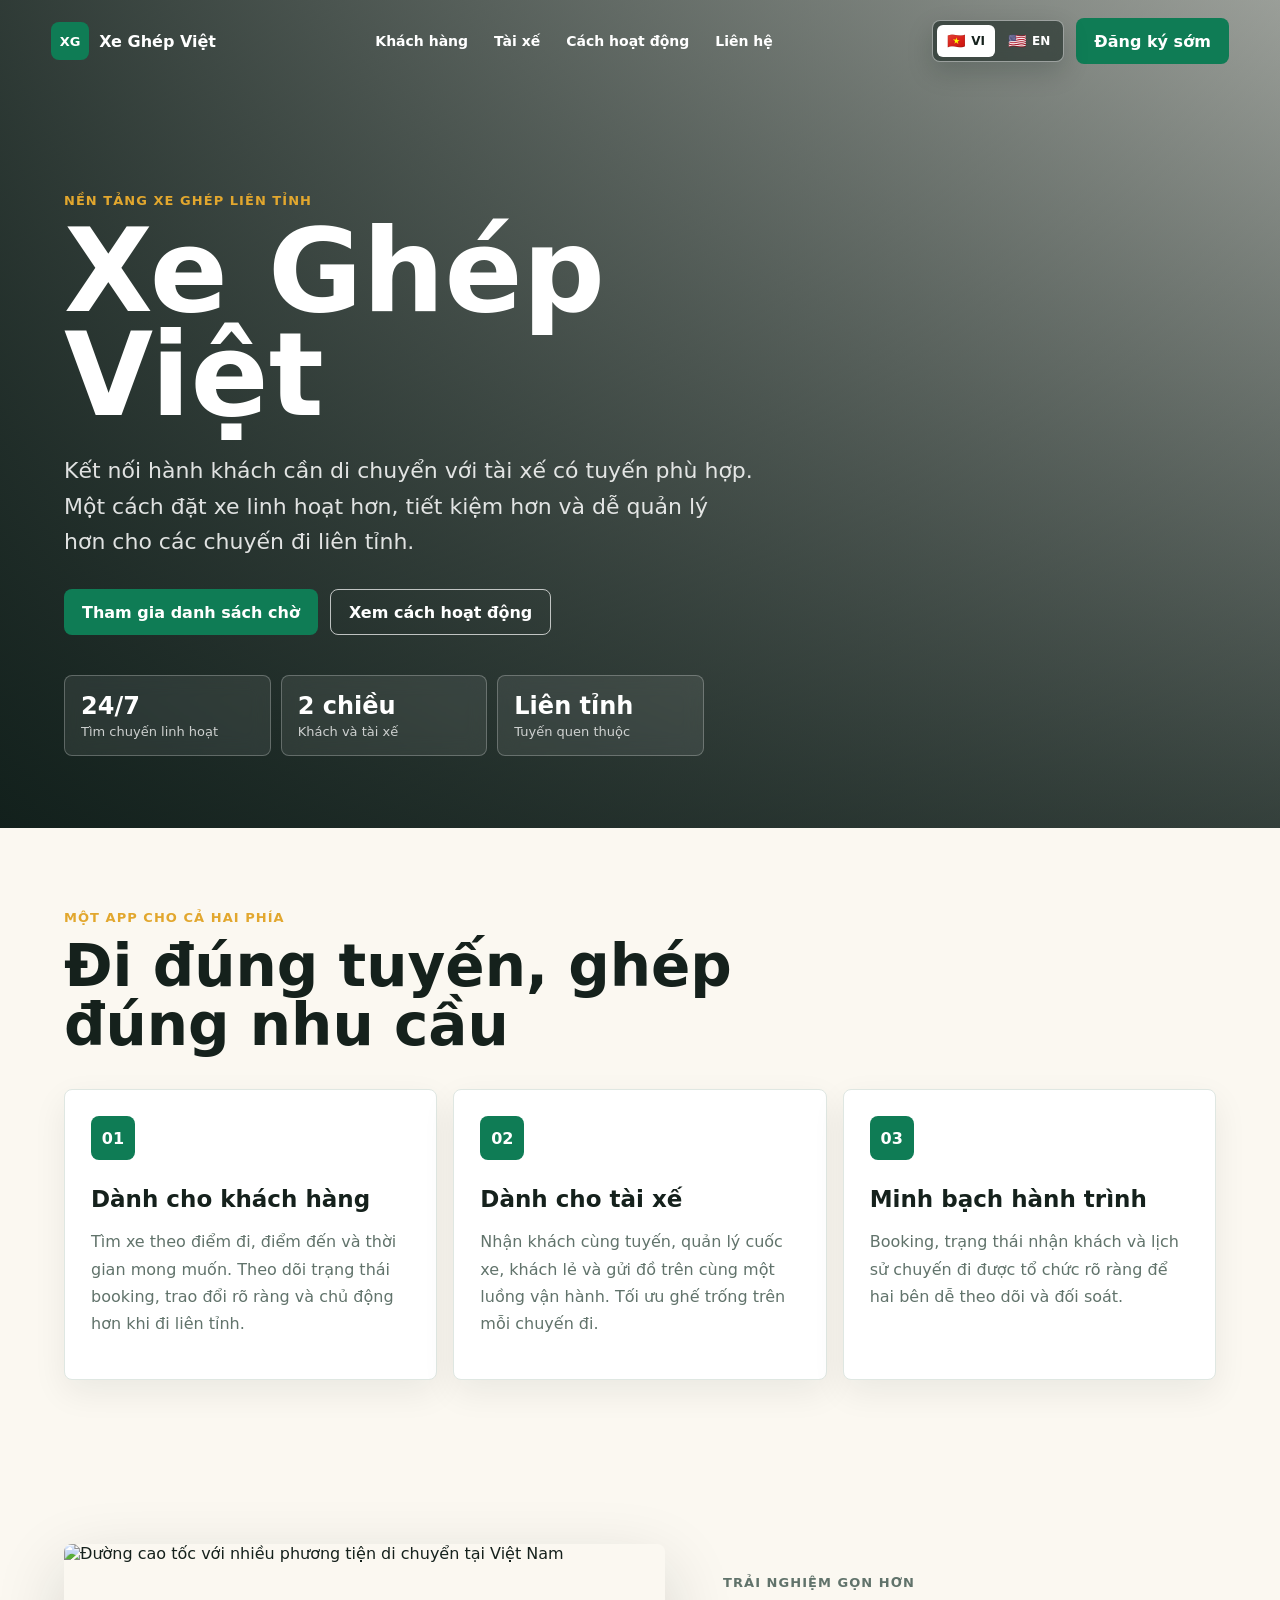
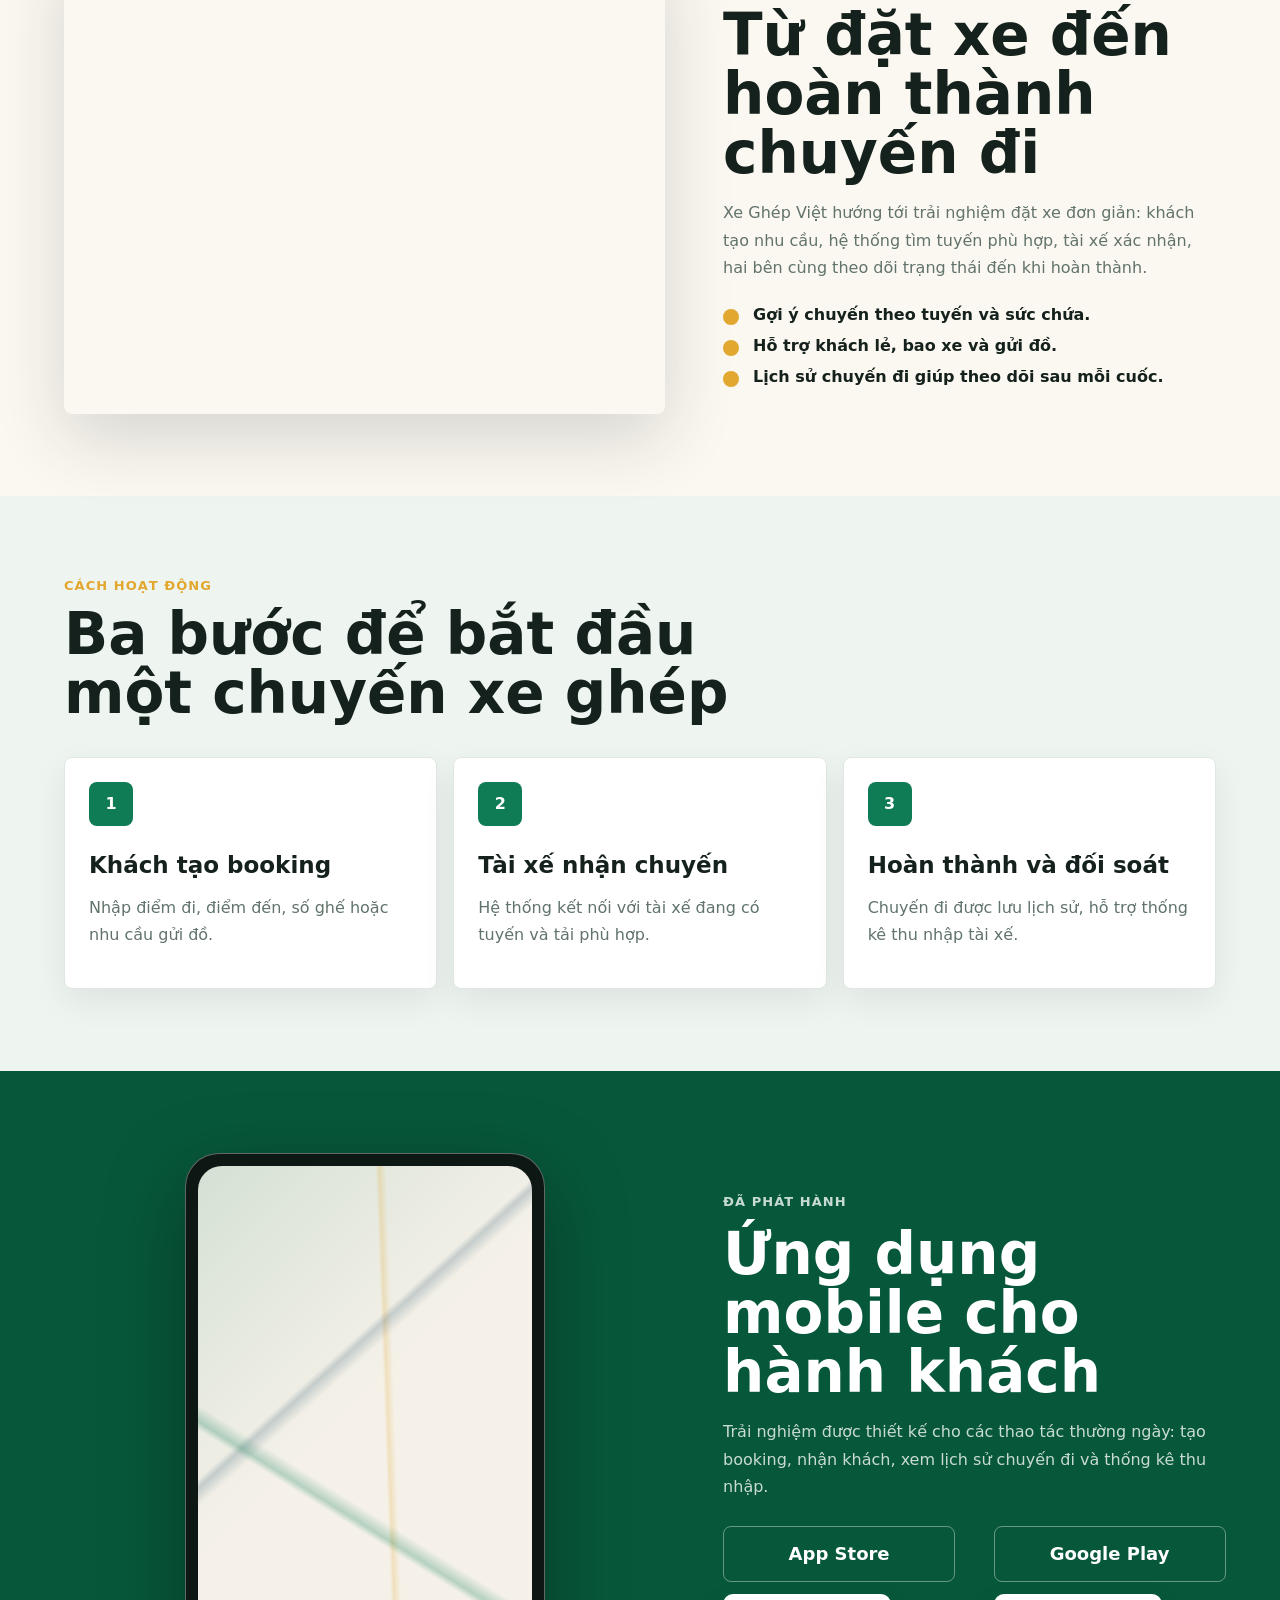
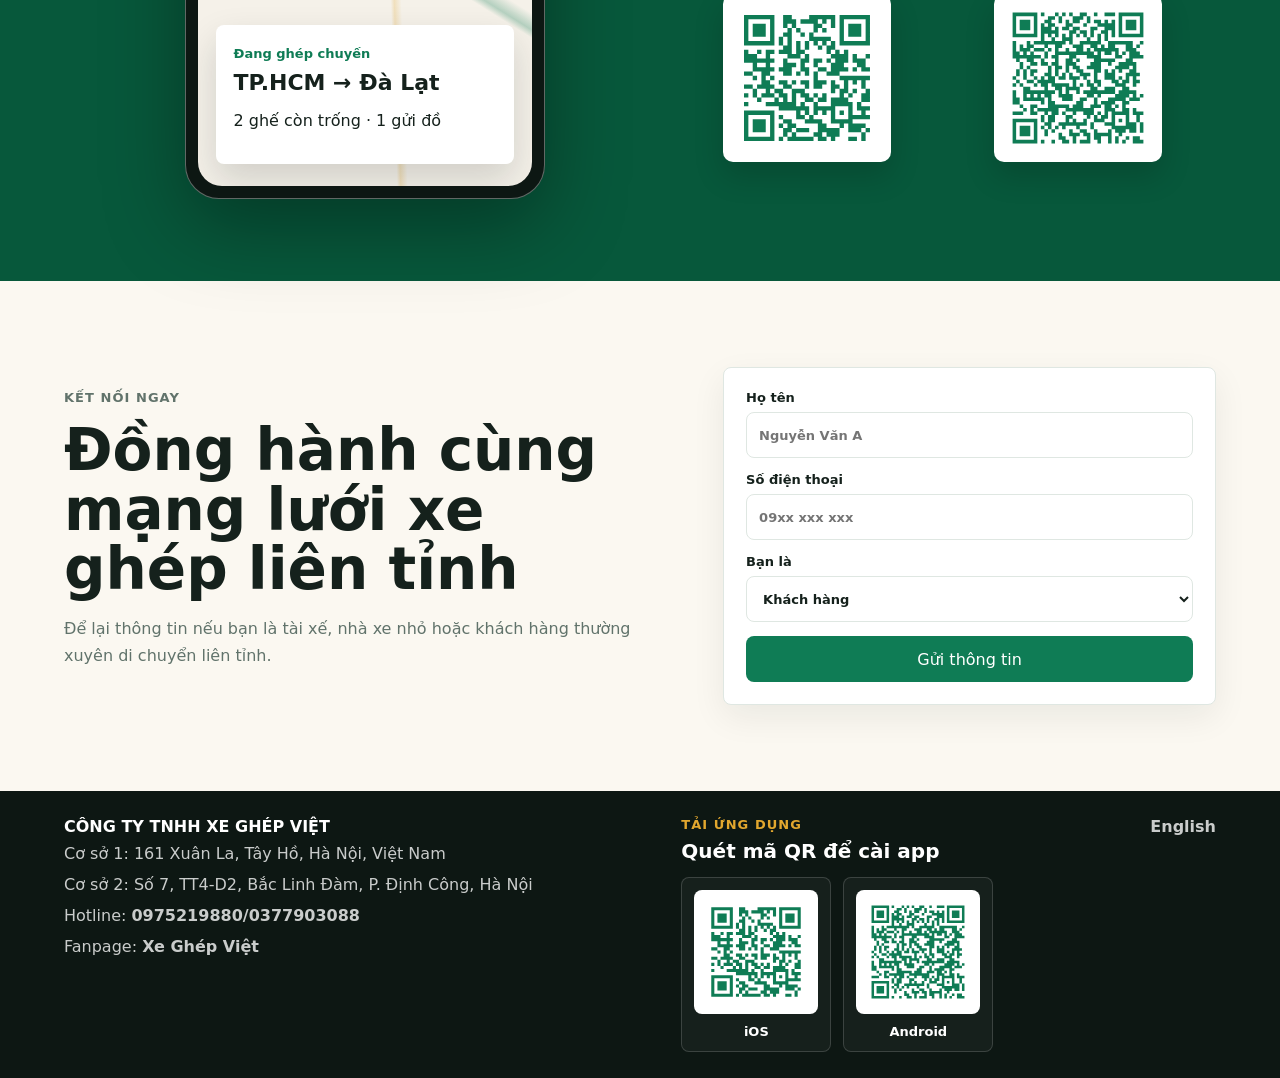
==== index.html @ 99fa4d13 "Update" ====
<!doctype html>
<html lang="vi">

<head>
  <meta charset="utf-8" />
  <meta name="viewport" content="width=device-width, initial-scale=1" />
  <meta name="description"
    content="Xe Ghép Việt kết nối hành khách và tài xế liên tỉnh nhanh chóng, minh bạch và tiện lợi." />
  <meta name="theme-color" content="#0f7c55" />
  <title>Xe Ghép Việt - Kết nối chuyến đi liên tỉnh</title>
  <link rel="canonical" href="https://xeghepviet.com/" />
  <link rel="alternate" hreflang="vi" href="https://xeghepviet.com/" />
  <link rel="alternate" hreflang="en" href="https://xeghepviet.com/en.html" />
  <link rel="alternate" hreflang="x-default" href="https://xeghepviet.com/" />
  <meta property="og:site_name" content="Xe Ghép Việt" />
  <meta property="og:type" content="website" />
  <meta property="og:locale" content="vi_VN" />
  <meta property="og:locale:alternate" content="en_US" />
  <meta property="og:title" content="Xe Ghép Việt - Kết nối chuyến đi liên tỉnh" />
  <meta property="og:description"
    content="Nền tảng xe ghép liên tỉnh kết nối hành khách, tài xế và nhu cầu gửi đồ trên cùng một trải nghiệm minh bạch." />
  <meta property="og:url" content="https://xeghepviet.com/" />
  <meta property="og:image"
    content="https://images.pexels.com/photos/25485247/pexels-photo-25485247.jpeg?auto=compress&cs=tinysrgb&w=1200" />
  <meta name="twitter:card" content="summary_large_image" />
  <meta name="twitter:title" content="Xe Ghép Việt - Kết nối chuyến đi liên tỉnh" />
  <meta name="twitter:description"
    content="Kết nối hành khách và tài xế liên tỉnh nhanh chóng, minh bạch và tiện lợi." />
  <meta name="twitter:image"
    content="https://images.pexels.com/photos/25485247/pexels-photo-25485247.jpeg?auto=compress&cs=tinysrgb&w=1200" />
  <link rel="icon" type="image/svg+xml" href="favicon.svg" />
  <link rel="shortcut icon" href="favicon.svg" />
  <link rel="preconnect" href="https://images.unsplash.com" />
  <link rel="preconnect" href="https://images.pexels.com" />
  <link rel="stylesheet" href="styles.css" />
</head>

<body>
  <header class="site-header" data-header>
    <a class="brand" href="#top" aria-label="Xe Ghép Việt">
      <span class="brand-mark">XG</span>
      <span>Xe Ghép Việt</span>
    </a>
    <nav class="nav-links" aria-label="Điều hướng chính">
      <a href="#passenger">Khách hàng</a>
      <a href="#driver">Tài xế</a>
      <a href="#how-it-works">Cách hoạt động</a>
      <a href="#contact">Liên hệ</a>
    </nav>
    <div class="header-actions">
      <div class="language-switch" aria-label="Chọn ngôn ngữ">
        <a class="active" href="/" lang="vi" aria-current="page">
          <span class="flag" aria-hidden="true">🇻🇳</span>
          <span>VI</span>
        </a>
        <a href="en.html" lang="en">
          <span class="flag" aria-hidden="true">🇺🇸</span>
          <span>EN</span>
        </a>
      </div>
      <a class="header-cta" href="#contact">Đăng ký sớm</a>
    </div>
  </header>

  <main id="top">
    <section class="hero" aria-label="Xe Ghép Việt">
      <div class="hero-slider" aria-hidden="true">
        <div class="hero-slide active"
          style="--bg: url('https://images.pexels.com/photos/25485247/pexels-photo-25485247.jpeg?auto=compress&cs=tinysrgb&w=1800')">
        </div>
        <div class="hero-slide"
          style="--bg: url('https://images.pexels.com/photos/23230602/pexels-photo-23230602.jpeg?auto=compress&cs=tinysrgb&w=1800')">
        </div>
        <div class="hero-slide"
          style="--bg: url('https://images.pexels.com/photos/11569799/pexels-photo-11569799.jpeg?auto=compress&cs=tinysrgb&w=1800')">
        </div>
      </div>
      <div class="hero-overlay"></div>
      <div class="hero-content">
        <p class="eyebrow">Nền tảng xe ghép liên tỉnh</p>
        <h1>Xe Ghép Việt</h1>
        <p class="hero-copy">
          Kết nối hành khách cần di chuyển với tài xế có tuyến phù hợp. Một
          cách đặt xe linh hoạt hơn, tiết kiệm hơn và dễ quản lý hơn cho các
          chuyến đi liên tỉnh.
        </p>
        <div class="hero-actions">
          <a class="primary-button" href="#contact">Tham gia danh sách chờ</a>
          <a class="secondary-button" href="#how-it-works">Xem cách hoạt động</a>
        </div>
        <div class="hero-stats" aria-label="Lợi ích chính">
          <div>
            <strong>24/7</strong>
            <span>Tìm chuyến linh hoạt</span>
          </div>
          <div>
            <strong>2 chiều</strong>
            <span>Khách và tài xế</span>
          </div>
          <div>
            <strong>Liên tỉnh</strong>
            <span>Tuyến quen thuộc</span>
          </div>
        </div>
      </div>
    </section>

    <section class="section intro-section">
      <div class="section-heading">
        <p class="eyebrow">Một app cho cả hai phía</p>
        <h2>Đi đúng tuyến, ghép đúng nhu cầu</h2>
      </div>
      <div class="feature-grid">
        <article class="feature-card" id="passenger">
          <span class="feature-icon">01</span>
          <h3>Dành cho khách hàng</h3>
          <p>
            Tìm xe theo điểm đi, điểm đến và thời gian mong muốn. Theo dõi
            trạng thái booking, trao đổi rõ ràng và chủ động hơn khi đi liên
            tỉnh.
          </p>
        </article>
        <article class="feature-card" id="driver">
          <span class="feature-icon">02</span>
          <h3>Dành cho tài xế</h3>
          <p>
            Nhận khách cùng tuyến, quản lý cuốc xe, khách lẻ và gửi đồ trên
            cùng một luồng vận hành. Tối ưu ghế trống trên mỗi chuyến đi.
          </p>
        </article>
        <article class="feature-card">
          <span class="feature-icon">03</span>
          <h3>Minh bạch hành trình</h3>
          <p>
            Booking, trạng thái nhận khách và lịch sử chuyến đi được tổ chức
            rõ ràng để hai bên dễ theo dõi và đối soát.
          </p>
        </article>
      </div>
    </section>

    <section class="section split-section">
      <div class="visual-panel">
        <img src="https://images.pexels.com/photos/23230602/pexels-photo-23230602.jpeg?auto=compress&cs=tinysrgb&w=1200"
          alt="Đường cao tốc với nhiều phương tiện di chuyển tại Việt Nam" />
      </div>
      <div class="copy-panel">
        <p class="eyebrow">Trải nghiệm gọn hơn</p>
        <h2>Từ đặt xe đến hoàn thành chuyến đi</h2>
        <p>
          Xe Ghép Việt hướng tới trải nghiệm đặt xe đơn giản: khách tạo nhu
          cầu, hệ thống tìm tuyến phù hợp, tài xế xác nhận, hai bên cùng theo
          dõi trạng thái đến khi hoàn thành.
        </p>
        <ul class="check-list">
          <li>Gợi ý chuyến theo tuyến và sức chứa.</li>
          <li>Hỗ trợ khách lẻ, bao xe và gửi đồ.</li>
          <li>Lịch sử chuyến đi giúp theo dõi sau mỗi cuốc.</li>
        </ul>
      </div>
    </section>

    <section class="section process-section" id="how-it-works">
      <div class="section-heading">
        <p class="eyebrow">Cách hoạt động</p>
        <h2>Ba bước để bắt đầu một chuyến xe ghép</h2>
      </div>
      <div class="process-grid">
        <article>
          <span>1</span>
          <h3>Khách tạo booking</h3>
          <p>Nhập điểm đi, điểm đến, số ghế hoặc nhu cầu gửi đồ.</p>
        </article>
        <article>
          <span>2</span>
          <h3>Tài xế nhận chuyến</h3>
          <p>Hệ thống kết nối với tài xế đang có tuyến và tải phù hợp.</p>
        </article>
        <article>
          <span>3</span>
          <h3>Hoàn thành và đối soát</h3>
          <p>Chuyến đi được lưu lịch sử, hỗ trợ thống kê thu nhập tài xế.</p>
        </article>
      </div>
    </section>

    <section class="section app-section">
      <div class="phone-frame" aria-hidden="true">
        <div class="phone-screen">
          <div class="map-lines"></div>
          <div class="ride-card">
            <span>Đang ghép chuyến</span>
            <strong>TP.HCM → Đà Lạt</strong>
            <p>2 ghế còn trống · 1 gửi đồ</p>
          </div>
        </div>
      </div>
      <div class="copy-panel">
        <p class="eyebrow">Đã phát hành</p>
        <h2>Ứng dụng mobile cho hành khách</h2>
        <p>
          Trải nghiệm được thiết kế cho các thao tác thường ngày: tạo booking,
          nhận khách, xem lịch sử chuyến đi và thống kê thu nhập.
        </p>
        <div class="store-downloads">
          <div class="store-download-item">
            <a
              class="store-button"
              href="https://apps.apple.com/vn/app/id6778679133"
              target="_blank"
              rel="noopener noreferrer"
              aria-label="Tải Xe Ghép Việt trên App Store"
            >
              App Store
            </a>
            <img
              class="store-qr"
              src="assets/qr/ios-app.svg"
              alt="Mã QR tải ứng dụng Xe Ghép Việt trên iOS"
            />
          </div>
          <div class="store-download-item">
            <a
              class="store-button"
              href="https://play.google.com/store/apps/details?id=com.vn.cartrip.customer"
              target="_blank"
              rel="noopener noreferrer"
              aria-label="Tải Xe Ghép Việt trên Google Play"
            >
              Google Play
            </a>
            <img
              class="store-qr"
              src="assets/qr/android-app.svg"
              alt="Mã QR tải ứng dụng Xe Ghép Việt trên Android"
            />
          </div>
        </div>
      </div>
    </section>

    <section class="cta-section" id="contact">
      <div>
        <p class="eyebrow">Kết nối ngay</p>
        <h2>Đồng hành cùng mạng lưới xe ghép liên tỉnh</h2>
        <p>
          Để lại thông tin nếu bạn là tài xế, nhà xe nhỏ hoặc khách hàng
          thường xuyên di chuyển liên tỉnh.
        </p>
      </div>
      <form class="lead-form">
        <label>
          Họ tên
          <input type="text" name="name" placeholder="Nguyễn Văn A" />
        </label>
        <label>
          Số điện thoại
          <input type="tel" name="phone" placeholder="09xx xxx xxx" />
        </label>
        <label>
          Bạn là
          <select name="role">
            <option>Khách hàng</option>
            <option>Tài xế</option>
            <option>Đối tác tuyến</option>
          </select>
        </label>
        <button type="submit">Gửi thông tin</button>
      </form>
    </section>
  </main>

  <footer class="site-footer">
    <div class="footer-brand">
      <span>CÔNG TY TNHH XE GHÉP VIỆT</span>
      <p>Cơ sở 1: 161 Xuân La, Tây Hồ, Hà Nội, Việt Nam</p>
      <p>Cơ sở 2: Số 7, TT4-D2, Bắc Linh Đàm, P. Định Công, Hà Nội</p>
      <p>Hotline: <a href="tel:0975219880">0975219880/0377903088</a></p>
      <p>Fanpage: <a href="https://www.facebook.com/profile.php?id=61591874402184" target="_blank" rel="noopener">Xe Ghép Việt</a></p>
    </div>
    <div class="footer-qr">
      <div class="footer-qr-heading">
        <p class="eyebrow">Tải ứng dụng</p>
        <h2>Quét mã QR để cài app</h2>
      </div>
      <div class="qr-grid">
        <a class="qr-card" href="https://apps.apple.com/vn/app/id6778679133" target="_blank" rel="noopener noreferrer">
          <img src="assets/qr/ios-app.svg" alt="Mã QR tải ứng dụng Xe Ghép Việt trên iOS" />
          <span>iOS</span>
        </a>
        <a class="qr-card" href="https://play.google.com/store/apps/details?id=com.vn.cartrip.customer" target="_blank" rel="noopener noreferrer">
          <img src="assets/qr/android-app.svg" alt="Mã QR tải ứng dụng Xe Ghép Việt trên Android" />
          <span>Android</span>
        </a>
      </div>
    </div>
    <div class="footer-links">
      <a href="en.html" lang="en">English</a>
    </div>
  </footer>

  <script src="script.js"></script>
</body>

</html>
---- styles.css ----
:root {
  --ink: #15211c;
  --muted: #61736b;
  --line: #dfe7e2;
  --paper: #fbf8f1;
  --surface: #ffffff;
  --green: #0f7c55;
  --green-dark: #07583b;
  --gold: #e2a72e;
  --blue: #28536b;
  --shadow: 0 24px 70px rgba(21, 33, 28, 0.16);
}

* {
  box-sizing: border-box;
}

html {
  scroll-behavior: smooth;
}

body {
  margin: 0;
  color: var(--ink);
  background: var(--paper);
  font-family: Inter, ui-sans-serif, system-ui, -apple-system, BlinkMacSystemFont,
    "Segoe UI", sans-serif;
}

a {
  color: inherit;
  text-decoration: none;
}

img {
  display: block;
  max-width: 100%;
}

.site-header {
  position: fixed;
  top: 0;
  left: 0;
  right: 0;
  z-index: 20;
  display: flex;
  align-items: center;
  justify-content: space-between;
  gap: 24px;
  padding: 18px clamp(18px, 4vw, 56px);
  color: #fff;
  transition: background 180ms ease, box-shadow 180ms ease, color 180ms ease;
}

.site-header.scrolled {
  color: var(--ink);
  background: rgba(251, 248, 241, 0.92);
  box-shadow: 0 10px 30px rgba(21, 33, 28, 0.1);
  backdrop-filter: blur(16px);
}

.brand {
  display: inline-flex;
  align-items: center;
  gap: 10px;
  font-weight: 850;
}

.brand-mark {
  display: grid;
  width: 38px;
  height: 38px;
  place-items: center;
  color: #fff;
  background: var(--green);
  border-radius: 8px;
  font-size: 13px;
  letter-spacing: 0;
}

.nav-links {
  display: flex;
  align-items: center;
  gap: 26px;
  font-size: 14px;
  font-weight: 700;
}

.header-actions {
  display: inline-flex;
  align-items: center;
  flex: 0 0 auto;
  flex-wrap: nowrap;
  gap: 12px;
}

.language-switch {
  display: inline-flex;
  align-items: center;
  flex: 0 0 auto;
  gap: 4px;
  min-height: 42px;
  padding: 4px;
  border: 1px solid rgba(255, 255, 255, 0.48);
  border-radius: 8px;
  background: rgba(8, 24, 19, 0.52);
  box-shadow: 0 10px 26px rgba(5, 20, 16, 0.18);
  backdrop-filter: blur(14px);
}

.site-header.scrolled .language-switch {
  border-color: var(--line);
  background: rgba(255, 255, 255, 0.88);
}

.language-switch a {
  display: inline-flex;
  align-items: center;
  justify-content: center;
  gap: 6px;
  min-width: 58px;
  min-height: 32px;
  padding: 0 9px;
  border-radius: 6px;
  font-size: 12px;
  font-weight: 900;
  letter-spacing: 0;
  white-space: nowrap;
}

.language-switch a.active {
  color: var(--ink);
  background: #fff;
}

.site-header.scrolled .language-switch a.active {
  color: #fff;
  background: var(--green);
}

.flag {
  display: inline-block;
  width: 18px;
  font-size: 15px;
  line-height: 1;
  text-align: center;
}

.header-cta,
.primary-button,
.secondary-button,
.lead-form button {
  display: inline-flex;
  align-items: center;
  justify-content: center;
  min-height: 46px;
  padding: 0 18px;
  border-radius: 8px;
  font-weight: 800;
}

.header-cta,
.primary-button,
.lead-form button {
  color: #fff;
  background: var(--green);
}

.secondary-button {
  color: #fff;
  border: 1px solid rgba(255, 255, 255, 0.7);
}

.hero {
  position: relative;
  min-height: 92vh;
  overflow: hidden;
  display: grid;
  align-items: end;
  padding: 120px clamp(18px, 5vw, 72px) 72px;
}

.hero-slider,
.hero-slide,
.hero-overlay {
  position: absolute;
  inset: 0;
}

.hero-slide {
  opacity: 0;
  background-image: var(--bg);
  background-size: cover;
  background-position: center;
  transform: scale(1.04);
  transition: opacity 900ms ease, transform 6000ms ease;
}

.hero-slide.active {
  opacity: 1;
  transform: scale(1);
}

.hero-overlay {
  background:
    linear-gradient(90deg, rgba(5, 20, 16, 0.82), rgba(5, 20, 16, 0.36)),
    linear-gradient(0deg, rgba(5, 20, 16, 0.7), rgba(5, 20, 16, 0.05));
}

.hero-content {
  position: relative;
  z-index: 1;
  max-width: 790px;
  color: #fff;
}

.eyebrow {
  margin: 0 0 12px;
  color: var(--gold);
  font-size: 13px;
  font-weight: 900;
  letter-spacing: 0.08em;
  text-transform: uppercase;
}

.hero h1 {
  margin: 0;
  font-size: clamp(54px, 9vw, 118px);
  line-height: 0.9;
  letter-spacing: 0;
}

.hero-copy {
  max-width: 690px;
  margin: 26px 0 0;
  color: rgba(255, 255, 255, 0.86);
  font-size: clamp(17px, 2vw, 22px);
  line-height: 1.6;
}

.hero-actions {
  display: flex;
  flex-wrap: wrap;
  gap: 12px;
  margin-top: 30px;
}

.hero-stats {
  display: grid;
  grid-template-columns: repeat(3, minmax(0, 1fr));
  gap: 10px;
  max-width: 640px;
  margin-top: 40px;
}

.hero-stats div {
  padding: 16px;
  border: 1px solid rgba(255, 255, 255, 0.25);
  border-radius: 8px;
  background: rgba(255, 255, 255, 0.08);
  backdrop-filter: blur(10px);
}

.hero-stats strong {
  display: block;
  font-size: 24px;
}

.hero-stats span {
  display: block;
  margin-top: 4px;
  color: rgba(255, 255, 255, 0.76);
  font-size: 13px;
}

.section {
  padding: 82px clamp(18px, 5vw, 72px);
}

.section-heading {
  max-width: 760px;
  margin-bottom: 34px;
}

.section h2,
.cta-section h2 {
  margin: 0;
  font-size: clamp(32px, 5vw, 58px);
  line-height: 1.02;
  letter-spacing: 0;
}

.feature-grid,
.process-grid {
  display: grid;
  grid-template-columns: repeat(3, minmax(0, 1fr));
  gap: 16px;
}

.feature-card,
.process-grid article,
.lead-form {
  border: 1px solid var(--line);
  border-radius: 8px;
  background: var(--surface);
  box-shadow: 0 12px 34px rgba(21, 33, 28, 0.07);
}

.feature-card {
  min-height: 280px;
  padding: 26px;
}

.feature-icon,
.process-grid span {
  display: inline-grid;
  width: 44px;
  height: 44px;
  place-items: center;
  color: #fff;
  background: var(--green);
  border-radius: 8px;
  font-weight: 900;
}

.feature-card h3,
.process-grid h3 {
  margin: 26px 0 10px;
  font-size: 23px;
}

.feature-card p,
.copy-panel p,
.process-grid p,
.cta-section p,
.form-note {
  color: var(--muted);
  line-height: 1.7;
}

.split-section,
.app-section,
.cta-section {
  display: grid;
  grid-template-columns: minmax(0, 1fr) minmax(320px, 0.82fr);
  gap: clamp(26px, 5vw, 58px);
  align-items: center;
}

.visual-panel {
  overflow: hidden;
  border-radius: 8px;
  box-shadow: var(--shadow);
}

.visual-panel img {
  width: 100%;
  aspect-ratio: 1.28;
  object-fit: cover;
}

.copy-panel {
  max-width: 580px;
}

.check-list {
  margin: 24px 0 0;
  padding: 0;
  list-style: none;
}

.check-list li {
  margin-top: 12px;
  padding-left: 30px;
  position: relative;
  color: var(--ink);
  font-weight: 700;
}

.check-list li::before {
  content: "";
  position: absolute;
  left: 0;
  top: 4px;
  width: 16px;
  height: 16px;
  border-radius: 999px;
  background: var(--gold);
}

.process-section {
  background: #eef4ef;
}

.process-grid article {
  padding: 24px;
}

.app-section {
  background: var(--green-dark);
  color: #fff;
}

.app-section .copy-panel p {
  color: rgba(255, 255, 255, 0.78);
}

.phone-frame {
  width: min(360px, 82vw);
  margin: 0 auto;
  padding: 12px;
  border: 1px solid rgba(255, 255, 255, 0.35);
  border-radius: 34px;
  background: #0d1713;
  box-shadow: 0 26px 80px rgba(0, 0, 0, 0.35);
}

.phone-screen {
  position: relative;
  overflow: hidden;
  min-height: 620px;
  border-radius: 24px;
  background:
    linear-gradient(135deg, rgba(15, 124, 85, 0.14), transparent 42%),
    #f5f1e9;
}

.map-lines {
  position: absolute;
  inset: 0;
  background:
    linear-gradient(32deg, transparent 43%, rgba(15, 124, 85, 0.28) 44%, transparent 46%),
    linear-gradient(138deg, transparent 34%, rgba(40, 83, 107, 0.22) 35%, transparent 37%),
    linear-gradient(88deg, transparent 56%, rgba(226, 167, 46, 0.24) 57%, transparent 59%);
}

.ride-card {
  position: absolute;
  left: 18px;
  right: 18px;
  bottom: 22px;
  padding: 18px;
  border-radius: 8px;
  color: var(--ink);
  background: #fff;
  box-shadow: 0 16px 36px rgba(21, 33, 28, 0.16);
}

.ride-card span {
  color: var(--green);
  font-size: 13px;
  font-weight: 900;
}

.ride-card strong {
  display: block;
  margin-top: 8px;
  font-size: 22px;
}

.store-downloads {
  display: flex;
  flex-wrap: nowrap;
  gap: 48px;
  align-items: flex-start;
  margin-top: 26px;
}

.store-download-item {
  display: grid;
  justify-items: start;
  gap: 12px;
  min-width: 0;
}

.store-button {
  display: inline-flex;
  align-items: center;
  justify-content: center;
  width: 232px;
  min-height: 56px;
  padding: 0 18px;
  border: 1px solid rgba(255, 255, 255, 0.38);
  border-radius: 8px;
  color: #fff;
  font-size: 18px;
  font-weight: 900;
  text-decoration: none;
  letter-spacing: 0;
}

.store-button:hover,
.store-button:focus-visible {
  border-color: rgba(255, 255, 255, 0.78);
  background: rgba(255, 255, 255, 0.1);
}

.store-qr {
  width: 168px;
  height: 168px;
  padding: 8px;
  border-radius: 10px;
  background: #fff;
  box-shadow: 0 14px 30px rgba(0, 0, 0, 0.16);
}

.cta-section {
  padding: 86px clamp(18px, 5vw, 72px);
}

.lead-form {
  display: grid;
  gap: 14px;
  padding: 22px;
}

.lead-form label {
  display: grid;
  gap: 7px;
  color: var(--ink);
  font-size: 13px;
  font-weight: 800;
}

.lead-form input,
.lead-form select {
  width: 100%;
  min-height: 46px;
  padding: 0 12px;
  border: 1px solid var(--line);
  border-radius: 8px;
  color: var(--ink);
  background: #fff;
  font: inherit;
}

.lead-form button {
  border: 0;
  cursor: pointer;
  font: inherit;
}

.form-note {
  margin: 0;
  font-size: 12px;
}

.site-footer {
  display: grid;
  grid-template-columns: minmax(0, 1.2fr) minmax(280px, 0.9fr) auto;
  gap: 24px;
  align-items: start;
  padding: 26px clamp(18px, 5vw, 72px);
  color: rgba(255, 255, 255, 0.78);
  background: #0d1713;
}

.footer-brand {
  display: grid;
  gap: 6px;
  max-width: 760px;
}

.footer-brand span {
  color: #fff;
  font-weight: 900;
}

.footer-brand p {
  margin: 0;
  line-height: 1.55;
}

.site-footer a {
  color: rgba(255, 255, 255, 0.78);
  font-weight: 700;
}

.footer-qr {
  display: grid;
  gap: 14px;
  justify-items: start;
}

.footer-qr-heading h2 {
  margin: 0;
  color: #fff;
  font-size: 20px;
  line-height: 1.15;
  letter-spacing: 0;
}

.footer-qr-heading .eyebrow {
  margin-bottom: 8px;
}

.qr-grid {
  display: grid;
  grid-template-columns: repeat(2, minmax(0, 1fr));
  gap: 12px;
}

.qr-card {
  display: grid;
  justify-items: center;
  gap: 10px;
  min-width: 132px;
  padding: 12px;
  border: 1px solid rgba(255, 255, 255, 0.16);
  border-radius: 8px;
  background: rgba(255, 255, 255, 0.04);
  text-align: center;
}

.qr-card img {
  width: 124px;
  height: 124px;
  padding: 8px;
  border-radius: 8px;
  background: #fff;
}

.qr-card span {
  color: #fff;
  font-size: 13px;
  font-weight: 900;
  letter-spacing: 0;
}

.footer-links {
  display: inline-flex;
  flex-wrap: wrap;
  gap: 16px;
}

.legal-header {
  position: sticky;
}

.legal-page {
  padding-top: 28px;
}

.legal-hero {
  padding: 72px clamp(18px, 5vw, 72px) 36px;
  background: #eef4ef;
}

.legal-hero h1 {
  max-width: 920px;
  margin: 0;
  font-size: clamp(40px, 7vw, 74px);
  line-height: 0.98;
  letter-spacing: 0;
}

.legal-hero p {
  max-width: 860px;
  color: var(--muted);
  font-size: 18px;
  line-height: 1.7;
}

.effective-date {
  margin-top: 18px;
  font-weight: 800;
}

.legal-content {
  display: grid;
  gap: 14px;
  max-width: 980px;
  margin: 0 auto;
  padding: 36px clamp(18px, 5vw, 72px) 82px;
}

.legal-content article {
  padding: 24px;
  border: 1px solid var(--line);
  border-radius: 8px;
  background: var(--surface);
}

.legal-content h2 {
  margin: 0 0 12px;
  font-size: 24px;
  line-height: 1.2;
}

.legal-content p,
.legal-content li {
  color: var(--muted);
  line-height: 1.75;
}

.legal-content ul {
  margin: 0;
  padding-left: 20px;
}

.legal-content a {
  color: var(--green);
  font-weight: 800;
}

@media (max-width: 860px) {
  .site-header {
    align-items: center;
    gap: 12px;
  }

  .nav-links,
  .header-cta {
    display: none;
  }

  .header-actions {
    margin-left: auto;
  }

  .language-switch a {
    min-width: 50px;
    padding: 0 7px;
  }

  .hero {
    min-height: 86vh;
  }

  .hero-stats,
  .feature-grid,
  .process-grid,
  .split-section,
  .app-section,
  .cta-section {
    grid-template-columns: 1fr;
  }

  .hero-stats {
    max-width: 100%;
  }

  .phone-screen {
    min-height: 520px;
  }

  .store-downloads {
    gap: 24px;
  }

  .site-footer {
    grid-template-columns: 1fr;
  }

  .footer-qr {
    justify-items: stretch;
  }

  .qr-grid {
    grid-template-columns: 1fr 1fr;
  }
}

@media (max-width: 520px) {
  .hero {
    padding-bottom: 44px;
  }

  .hero-stats {
    grid-template-columns: 1fr;
  }

  .hero-actions {
    align-items: stretch;
    flex-direction: column;
  }

  .primary-button,
  .secondary-button {
    width: 100%;
  }

  .store-downloads {
    flex-direction: column;
    gap: 18px;
  }

  .store-button {
    width: 100%;
  }

  .store-qr {
    width: 144px;
    height: 144px;
  }

  .qr-grid {
    grid-template-columns: 1fr;
  }

  .qr-card img {
    width: 112px;
    height: 112px;
  }
}
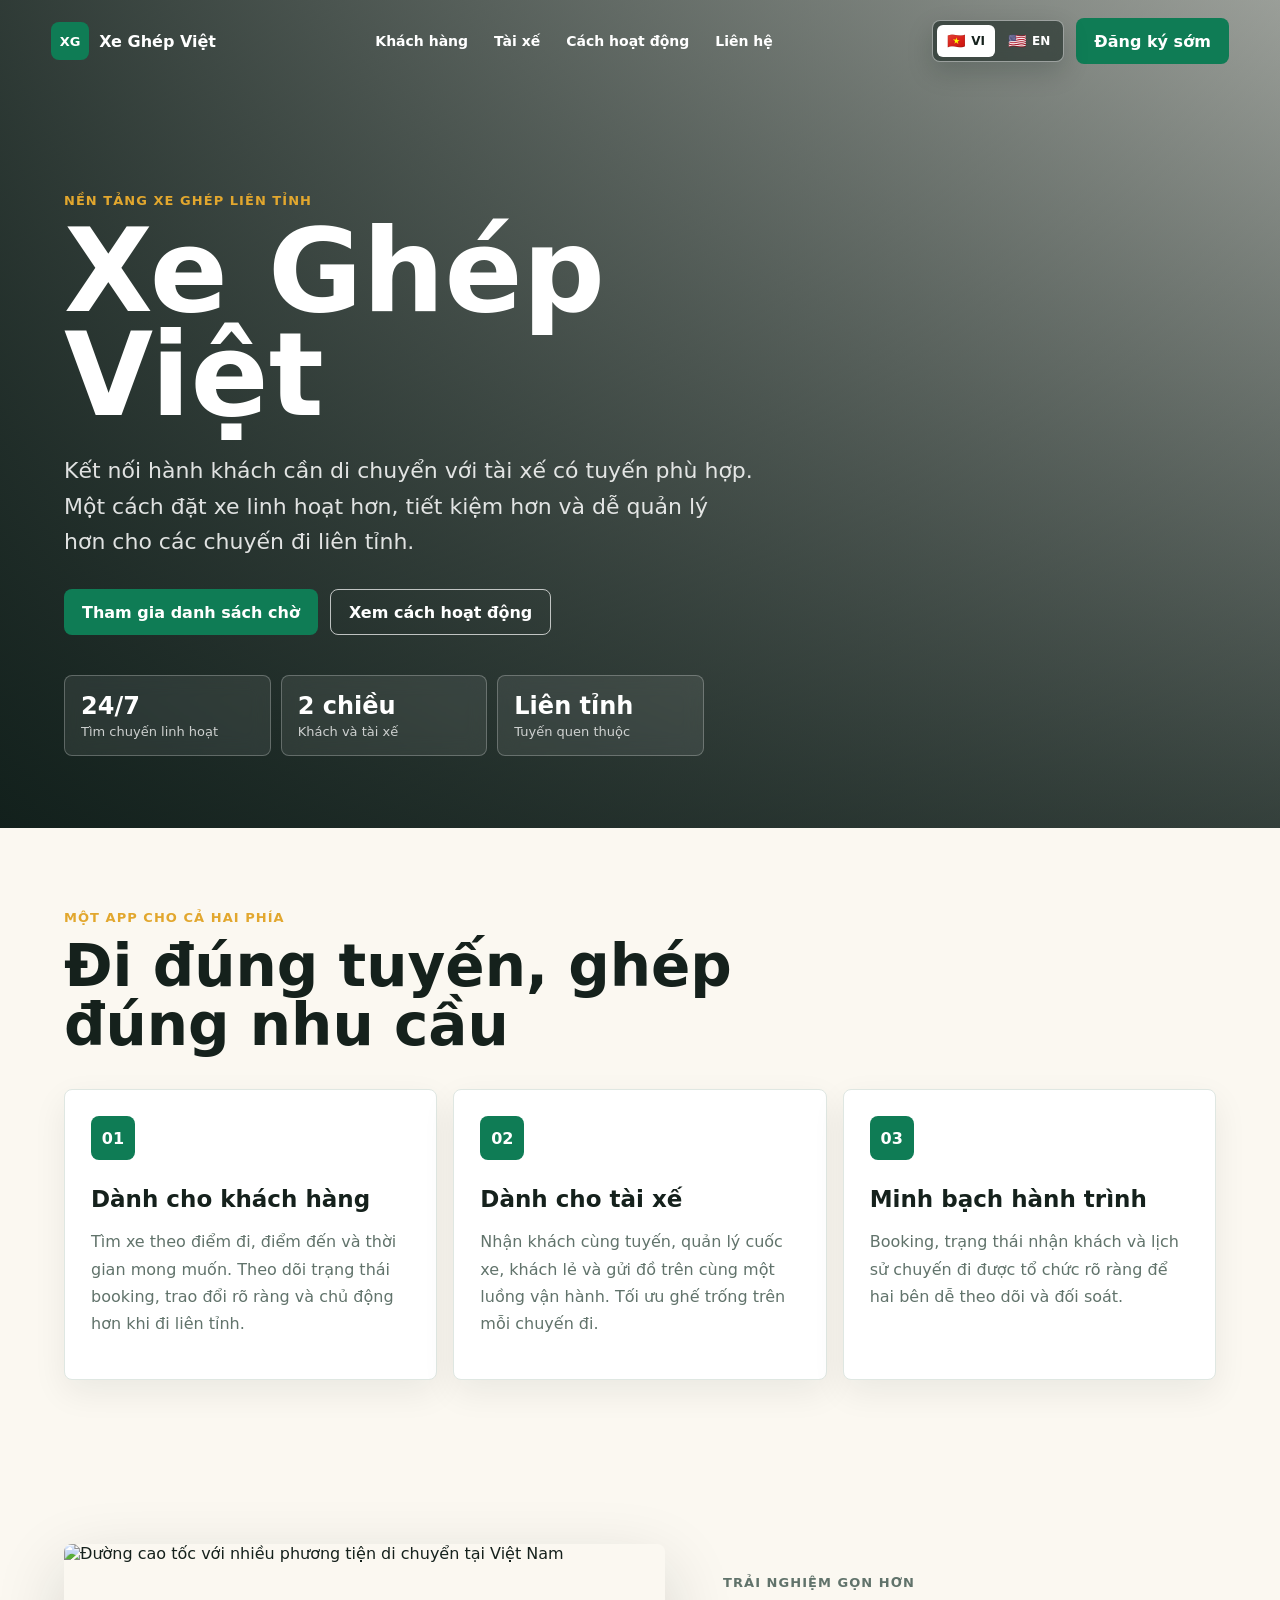
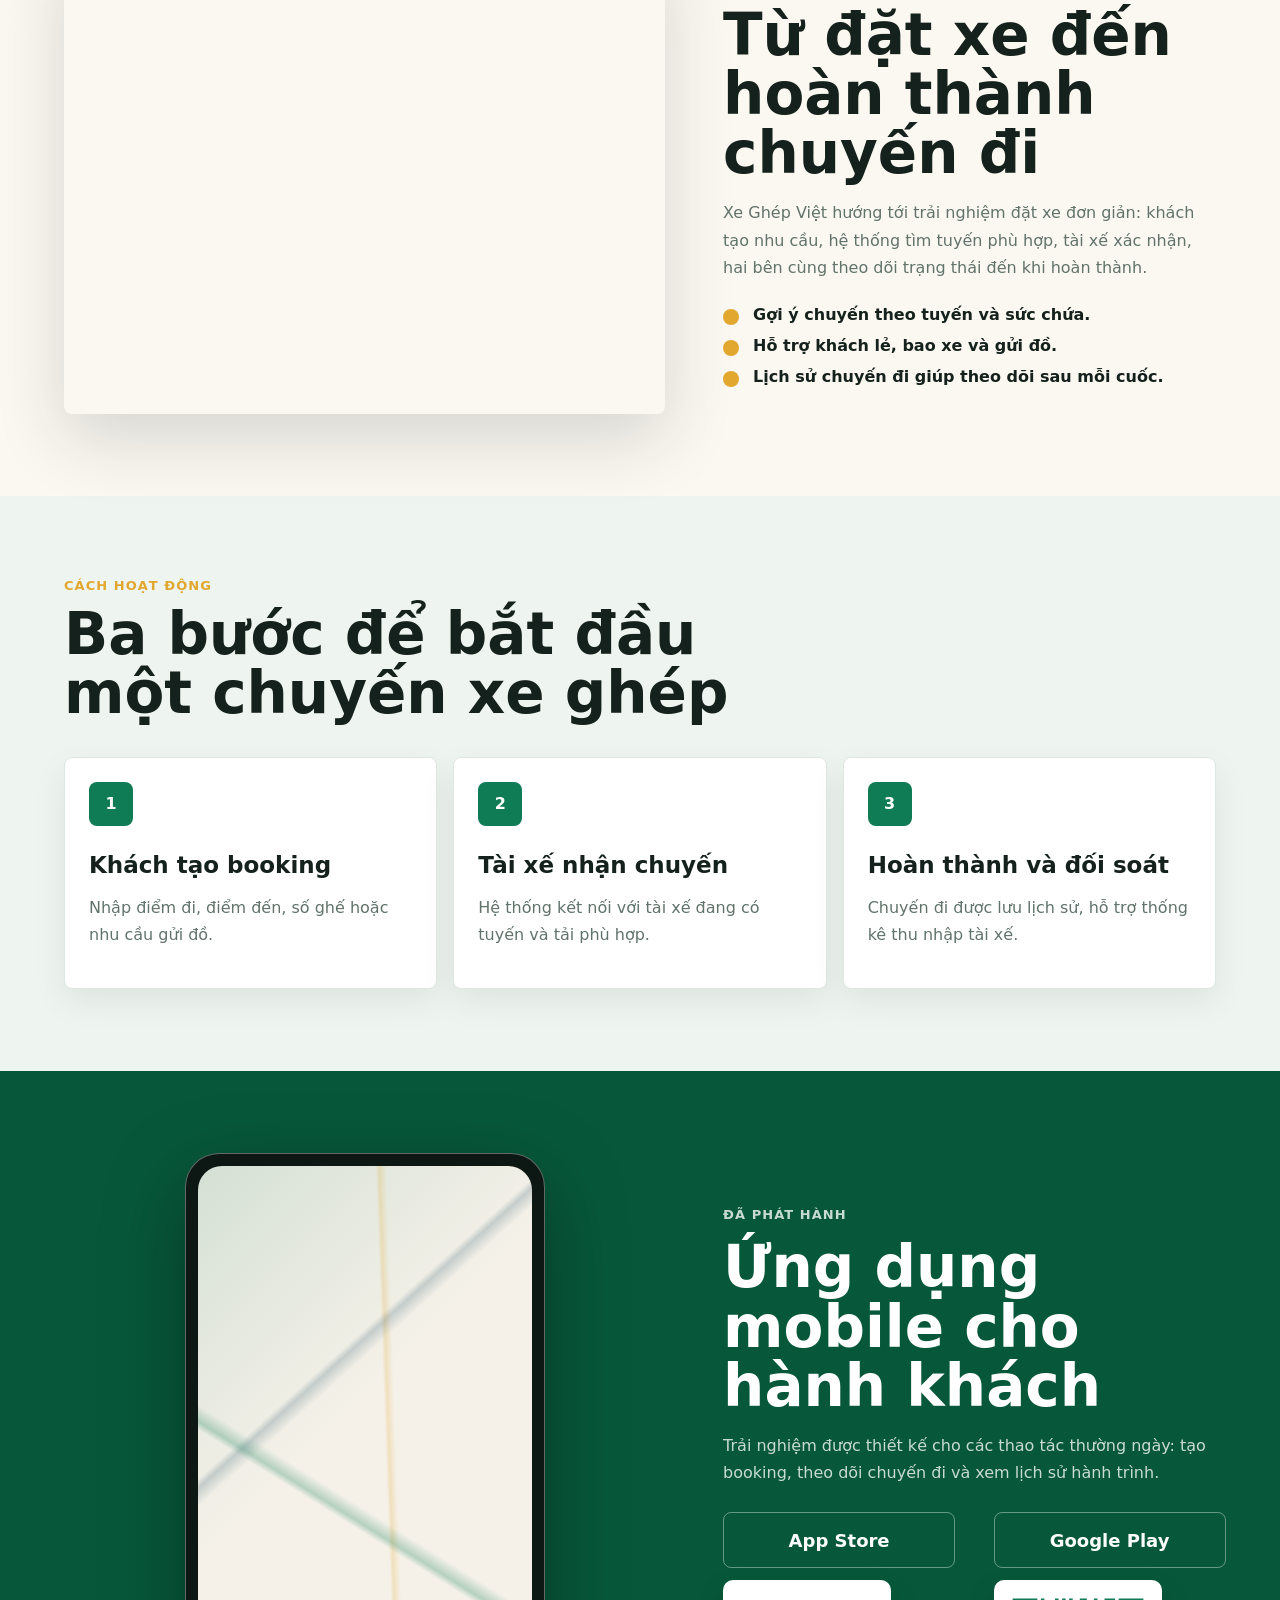
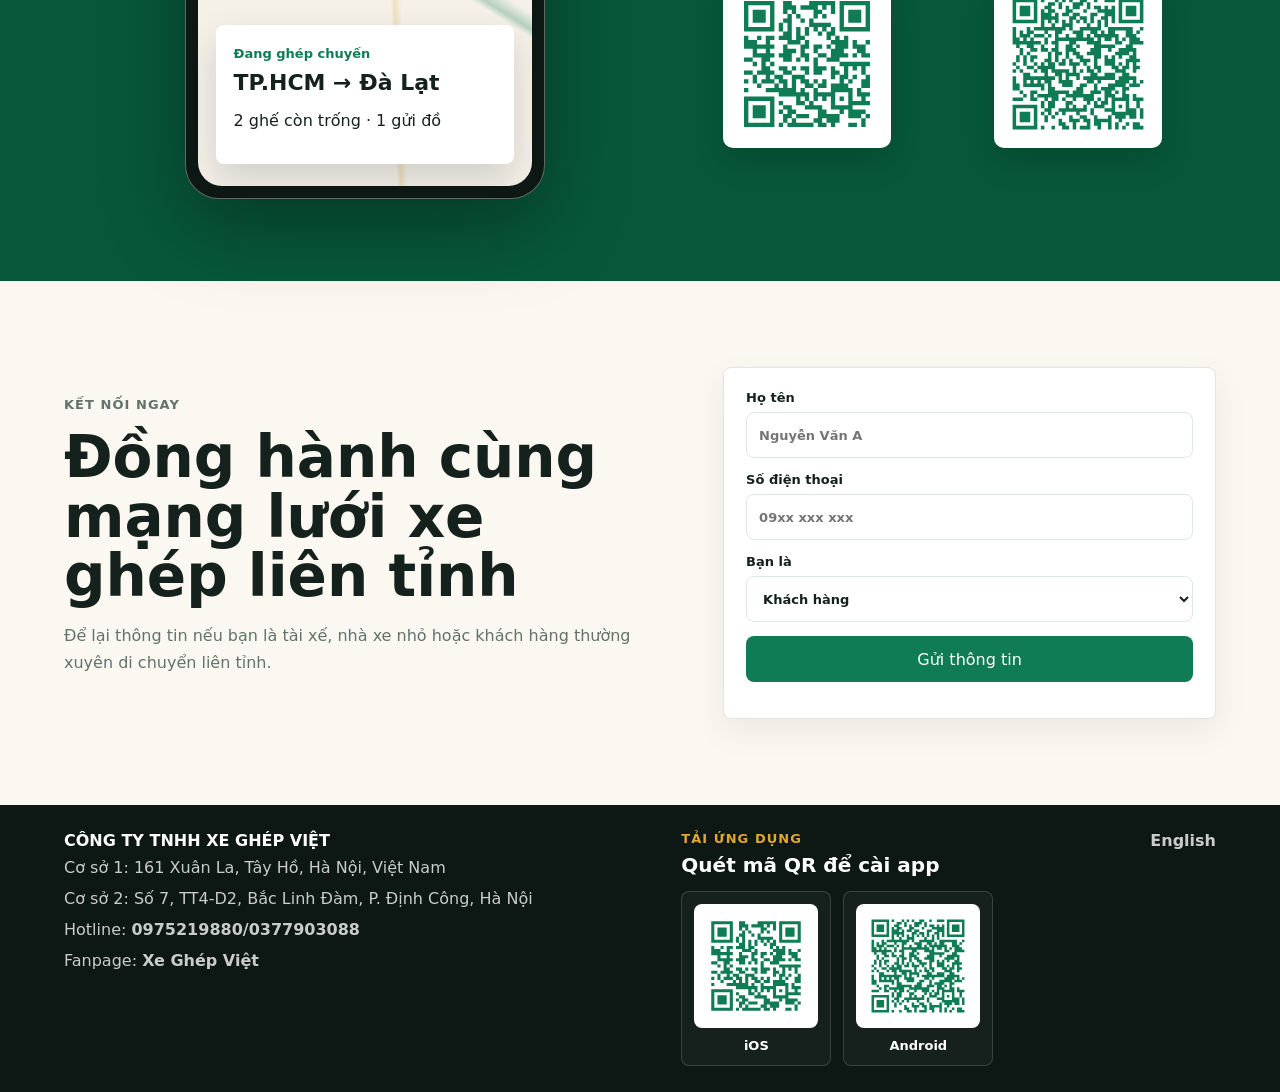
==== commit 6c0ad37f: "Update landing lead capture" ====
--- a/index.html
+++ b/index.html
@@ -200,7 +200,7 @@
         <h2>Ứng dụng mobile cho hành khách</h2>
         <p>
           Trải nghiệm được thiết kế cho các thao tác thường ngày: tạo booking,
-          nhận khách, xem lịch sử chuyến đi và thống kê thu nhập.
+          theo dõi chuyến đi và xem lịch sử hành trình.
         </p>
         <div class="store-downloads">
           <div class="store-download-item">
@@ -251,21 +251,21 @@
       <form class="lead-form">
         <label>
           Họ tên
-          <input type="text" name="name" placeholder="Nguyễn Văn A" />
+          <input type="text" name="name" placeholder="Nguyễn Văn A" required />
         </label>
         <label>
           Số điện thoại
-          <input type="tel" name="phone" placeholder="09xx xxx xxx" />
+          <input type="tel" name="phone" placeholder="09xx xxx xxx" required />
         </label>
         <label>
           Bạn là
           <select name="role">
-            <option>Khách hàng</option>
-            <option>Tài xế</option>
-            <option>Đối tác tuyến</option>
+            <option value="customer">Khách hàng</option>
+            <option value="driver">Tài xế</option>
           </select>
         </label>
         <button type="submit">Gửi thông tin</button>
+        <p class="form-note" data-form-note aria-live="polite"></p>
       </form>
     </section>
   </main>
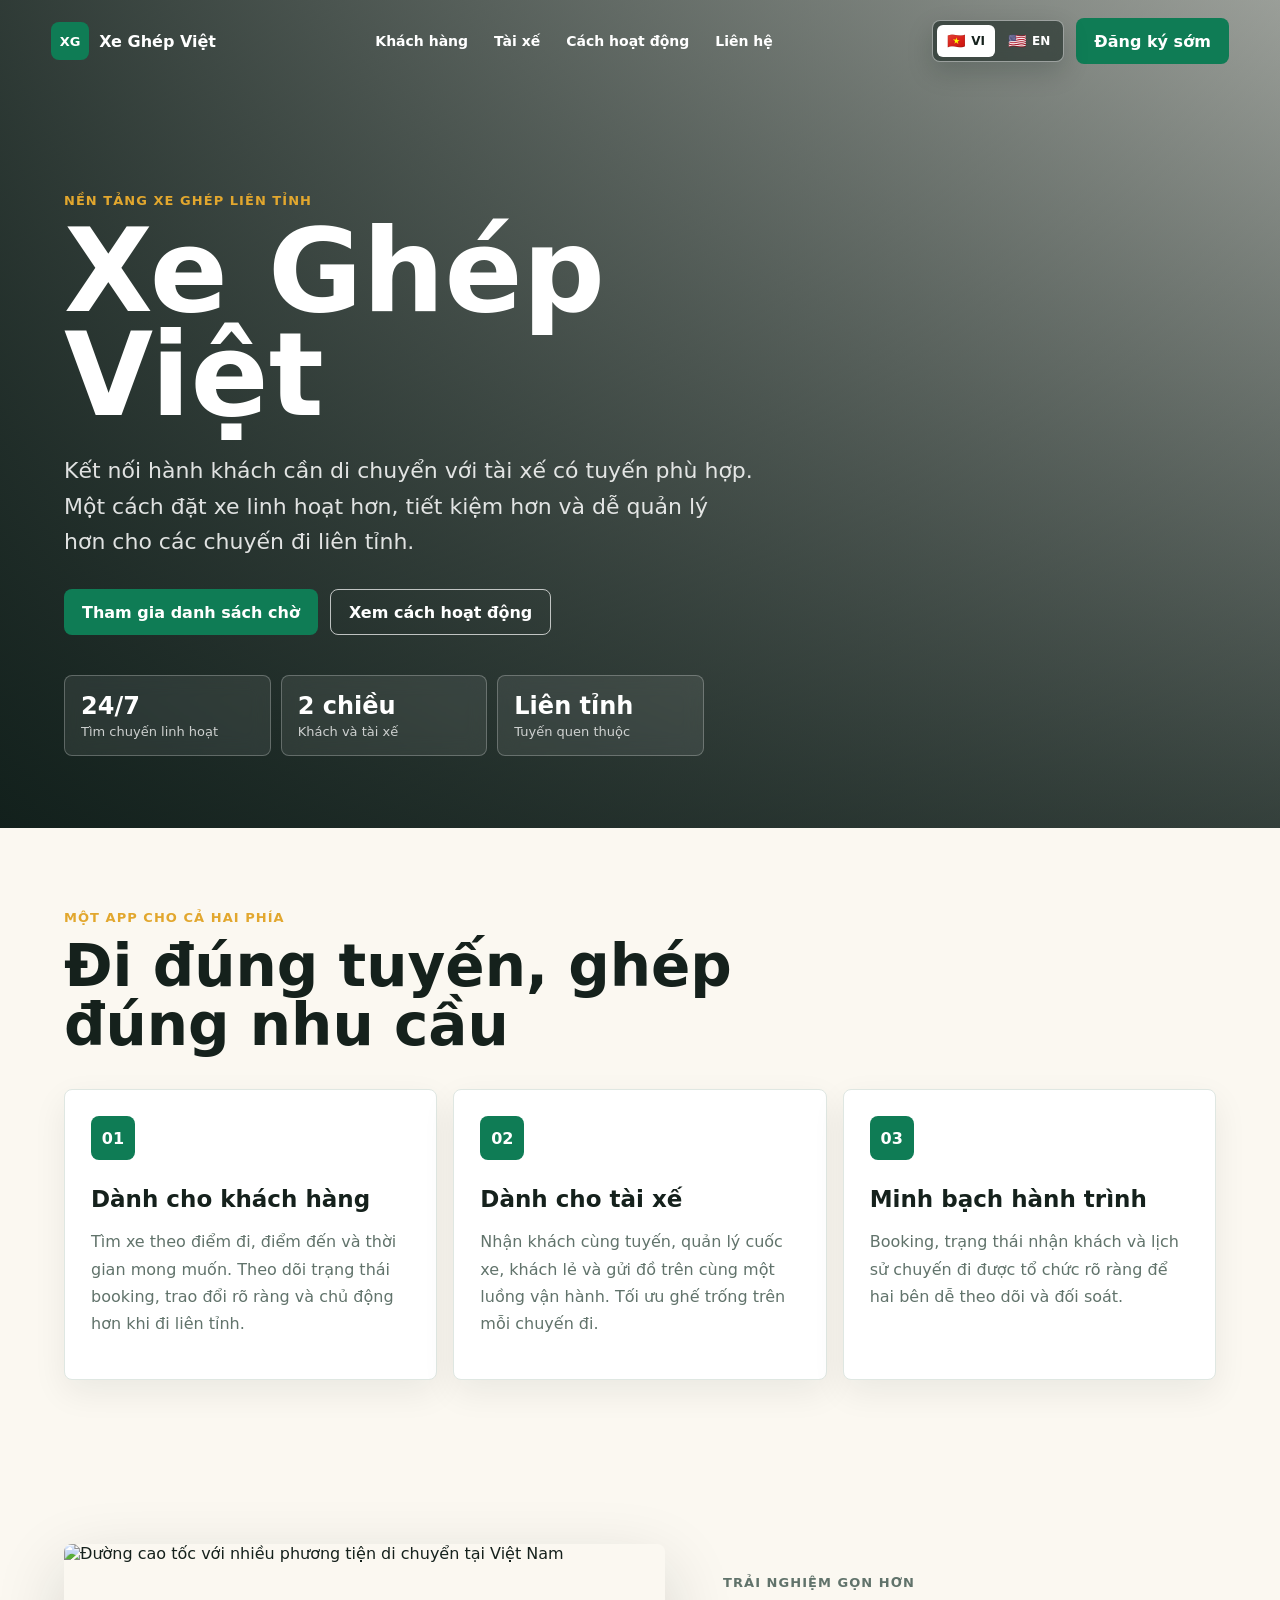
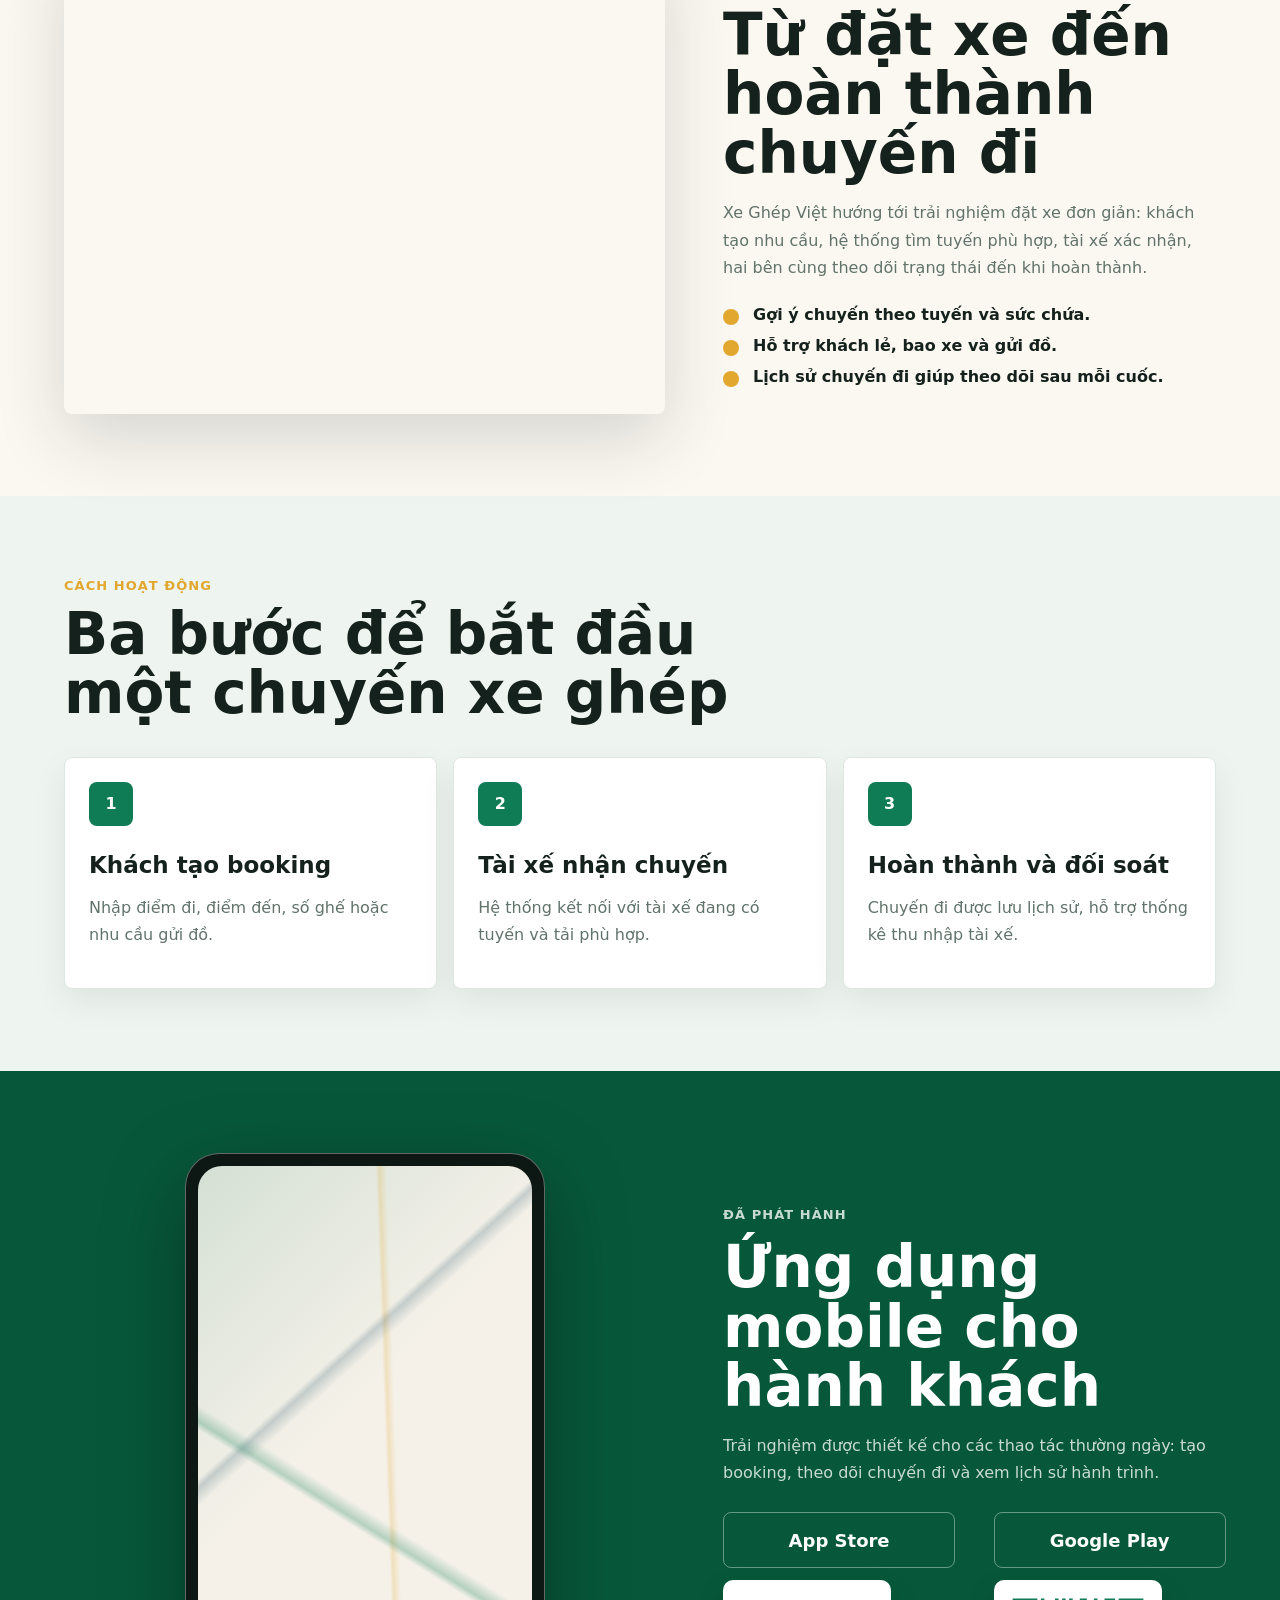
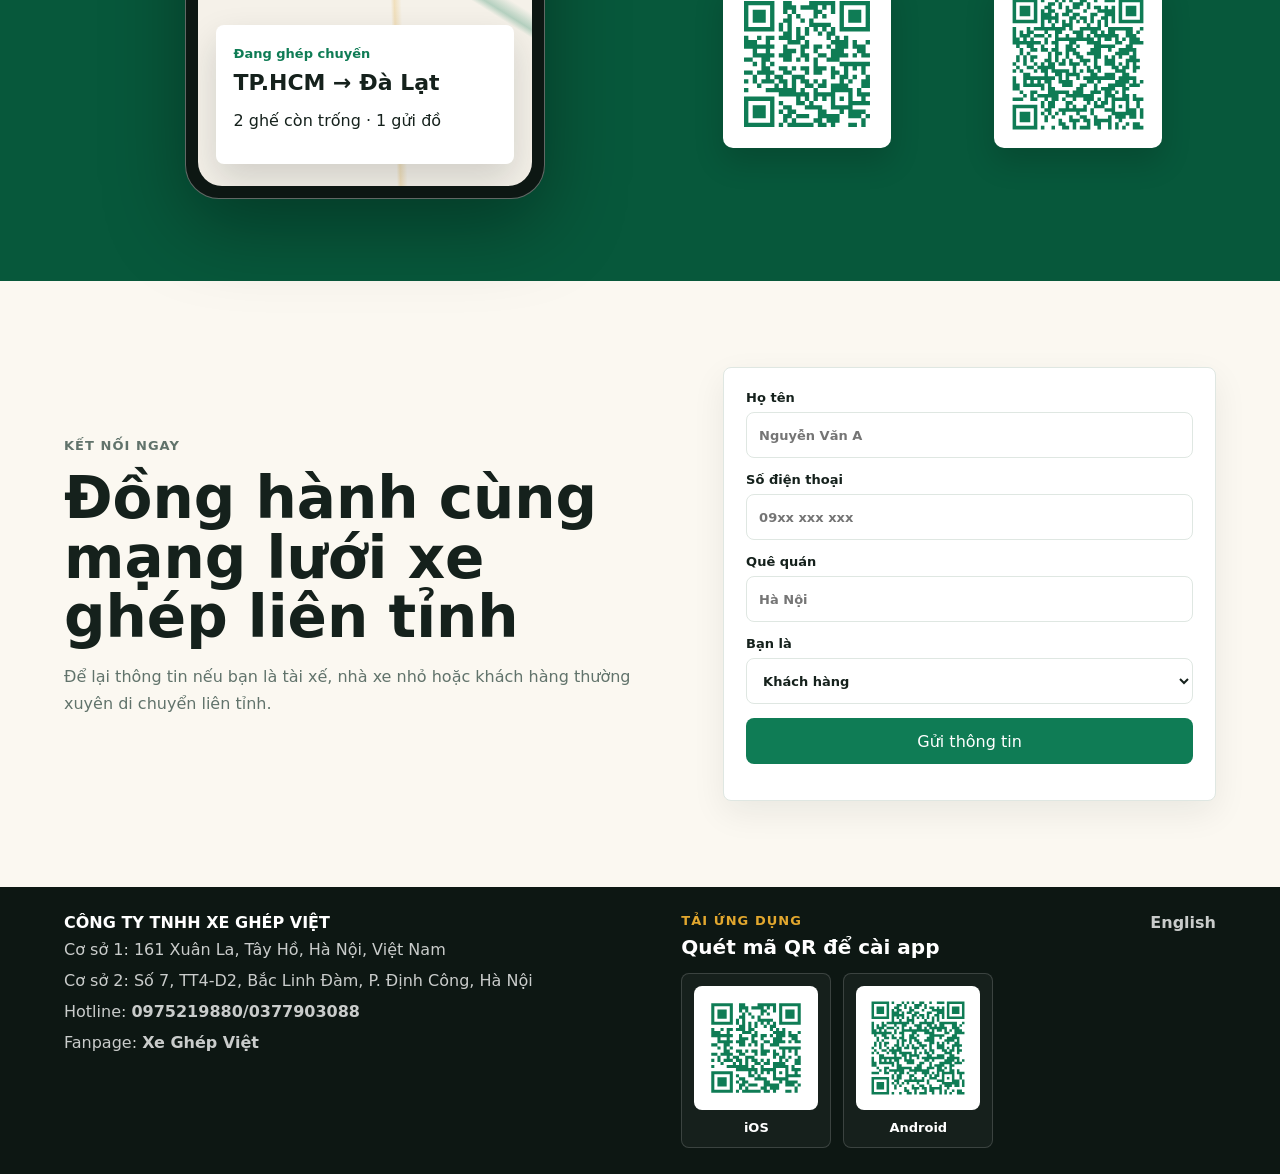
==== commit 5d978da8: "Add hometown to lead form" ====
--- a/index.html
+++ b/index.html
@@ -258,6 +258,10 @@
           <input type="tel" name="phone" placeholder="09xx xxx xxx" required />
         </label>
         <label>
+          Quê quán
+          <input type="text" name="hometown" placeholder="Hà Nội" required />
+        </label>
+        <label>
           Bạn là
           <select name="role">
             <option value="customer">Khách hàng</option>
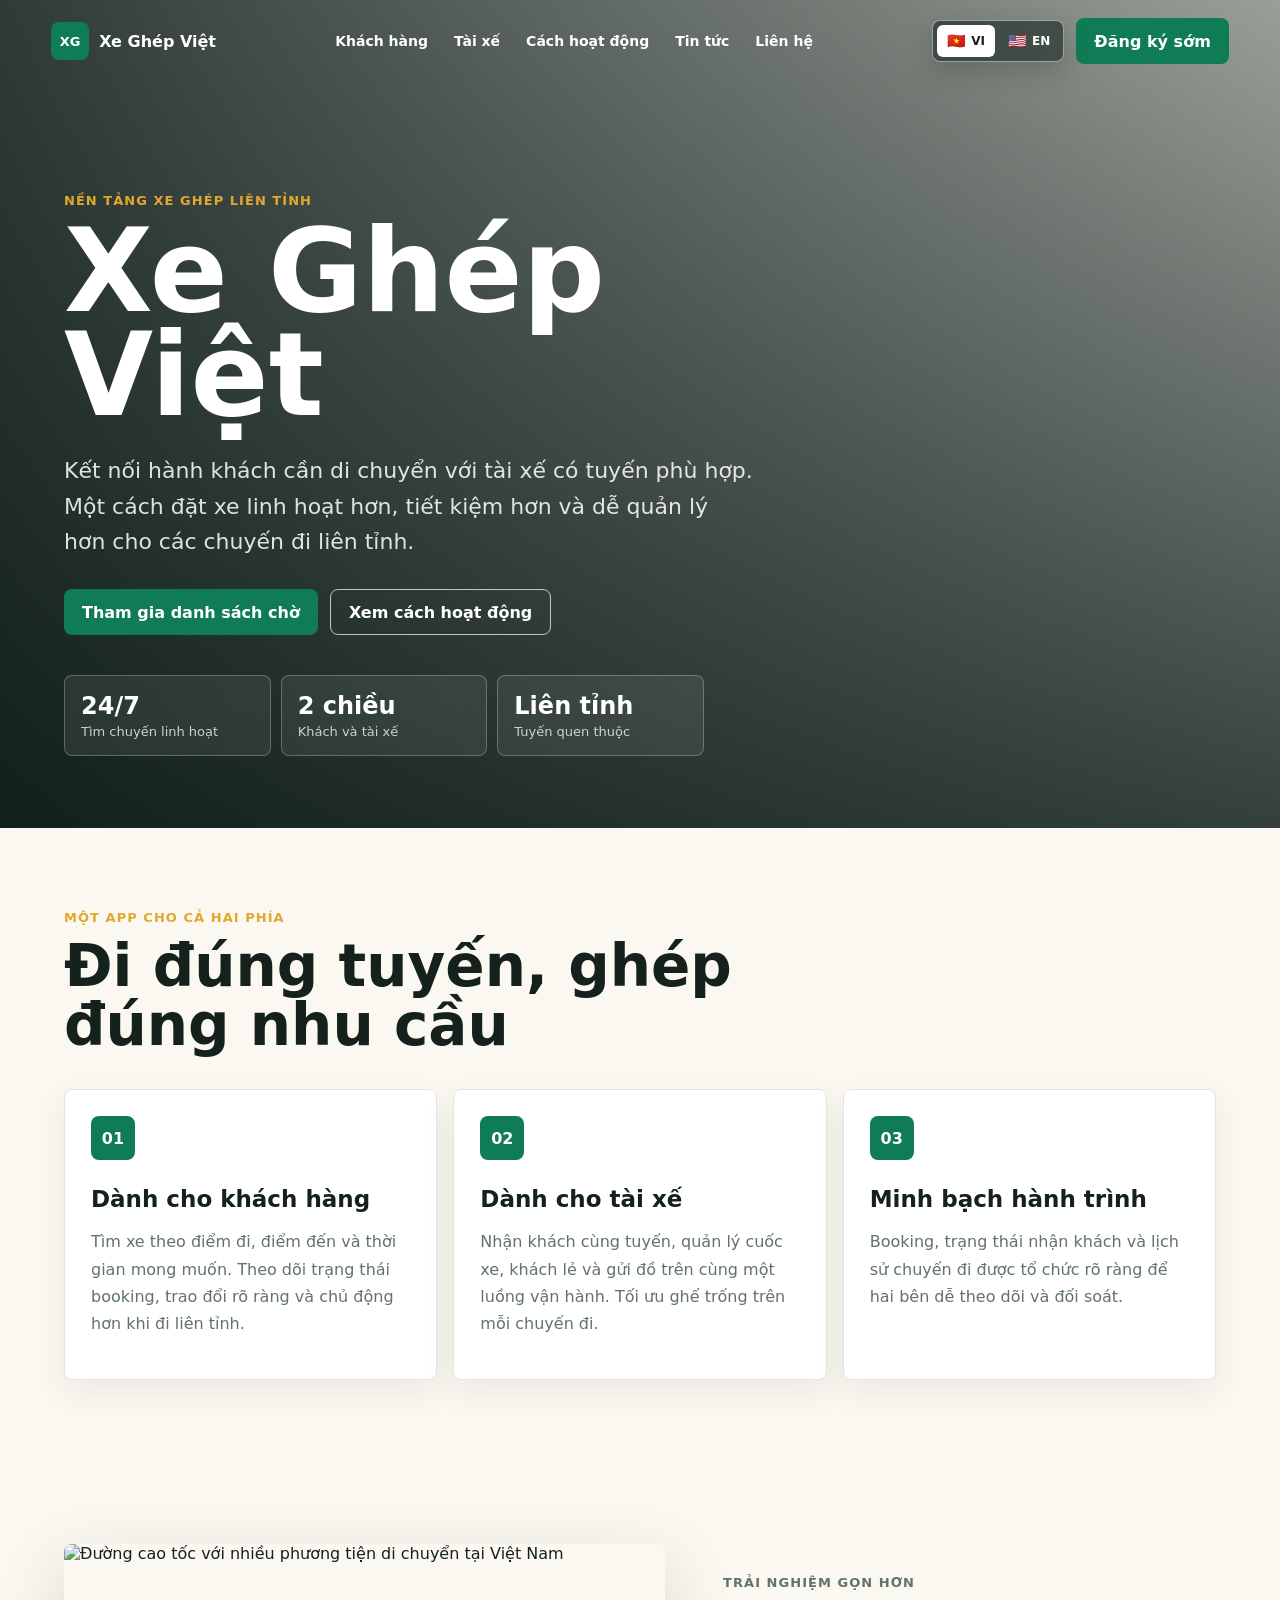
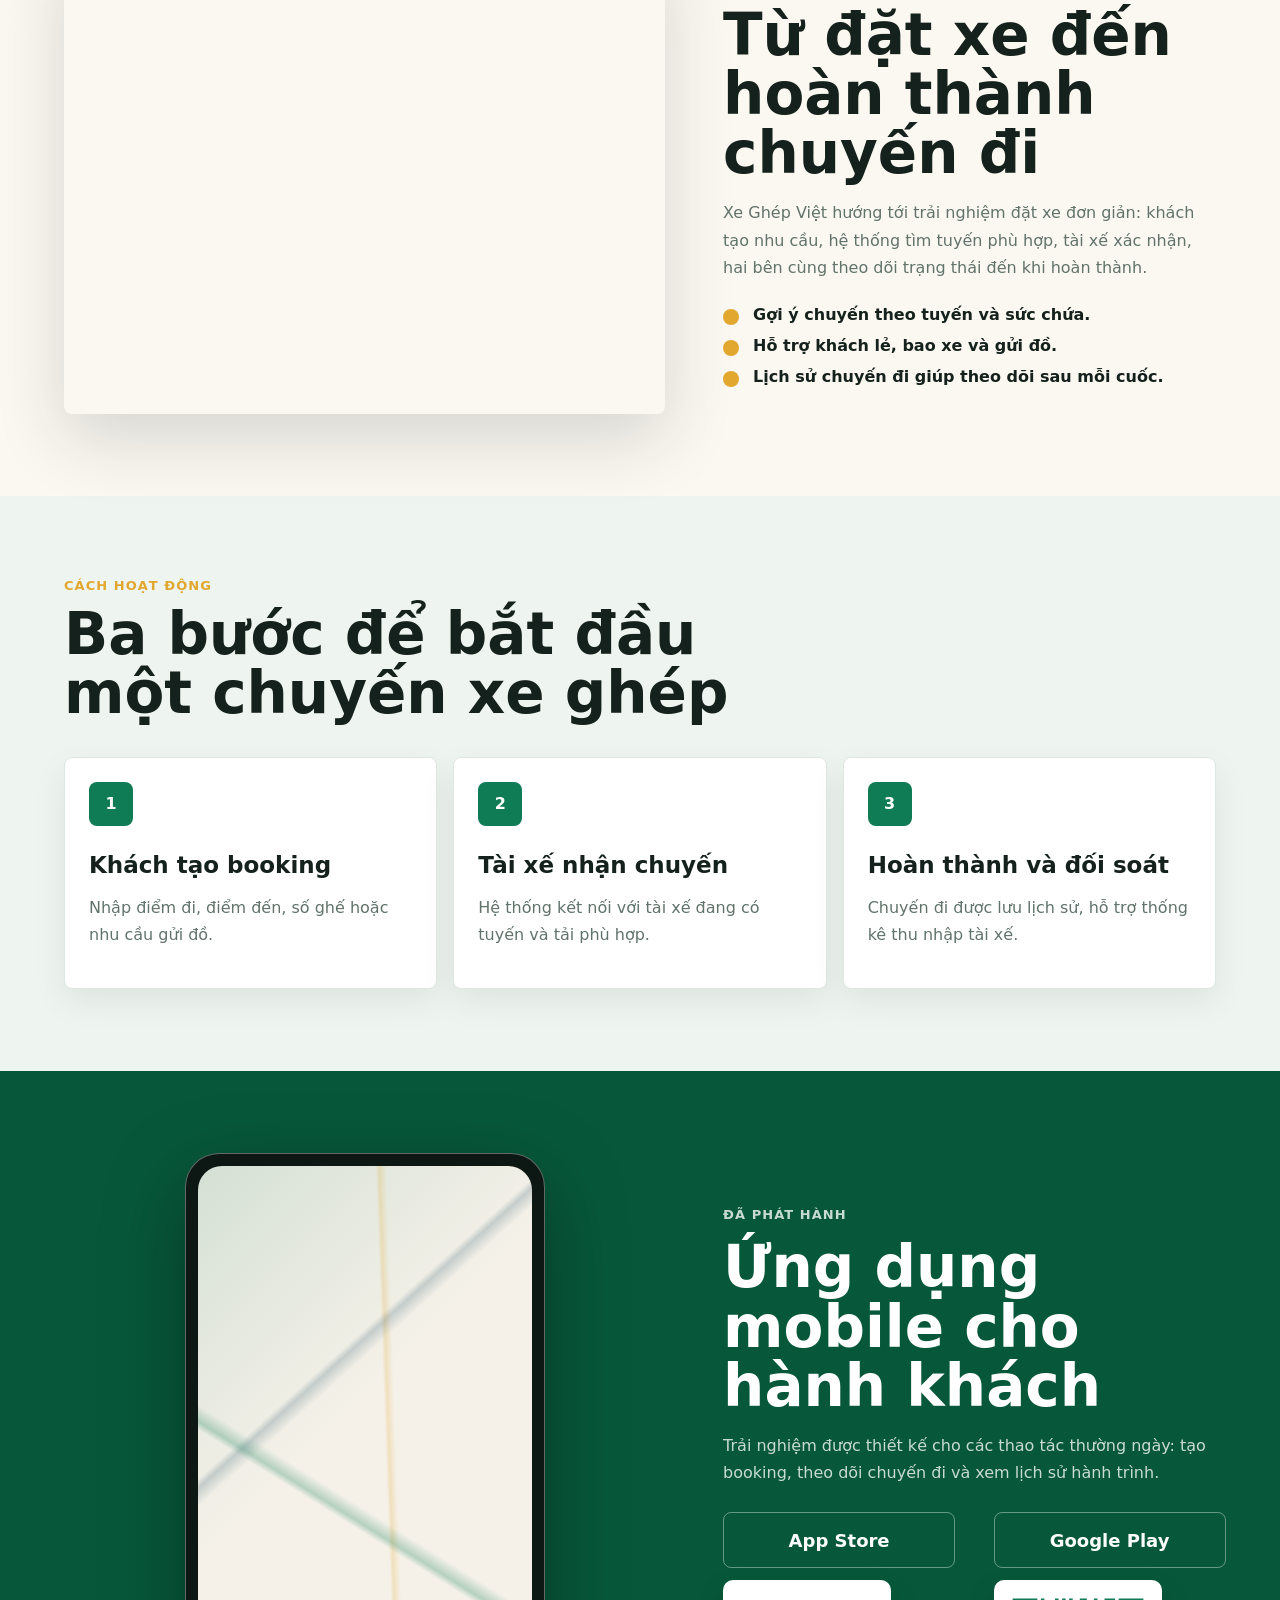
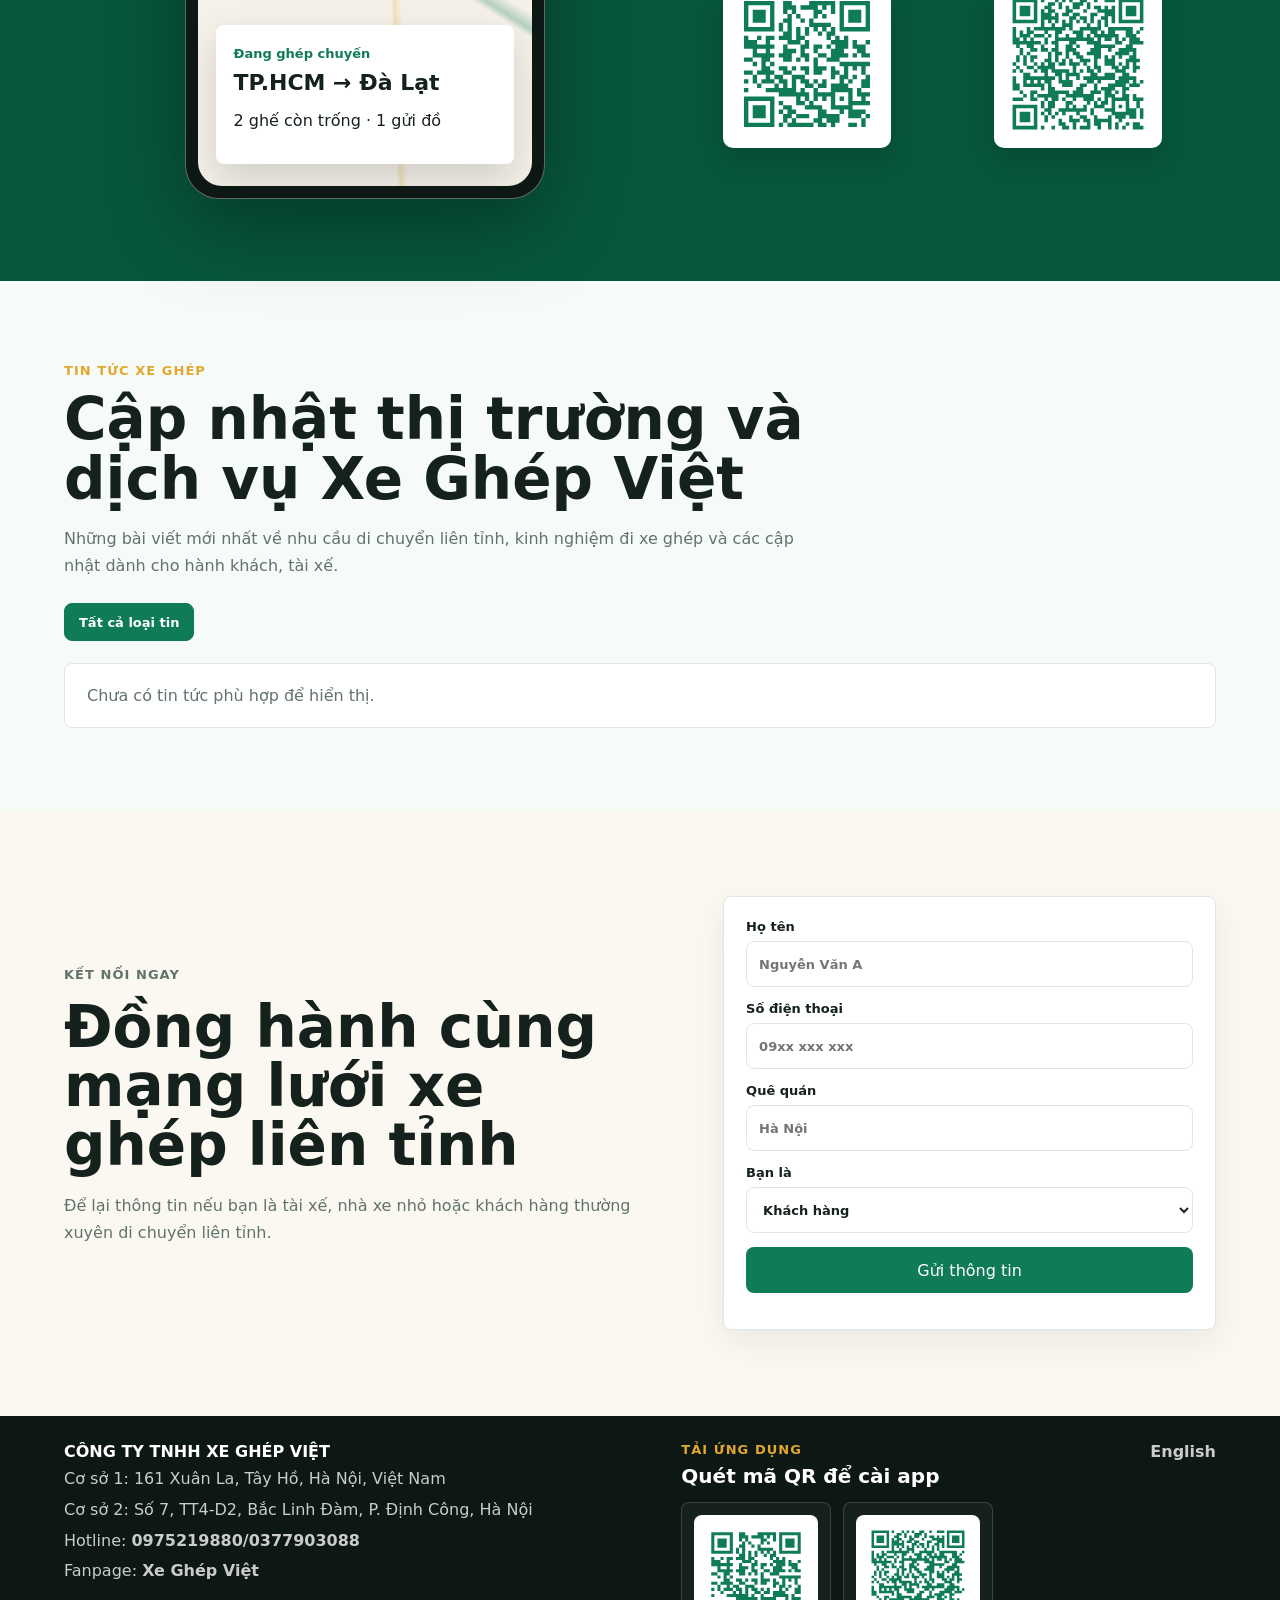
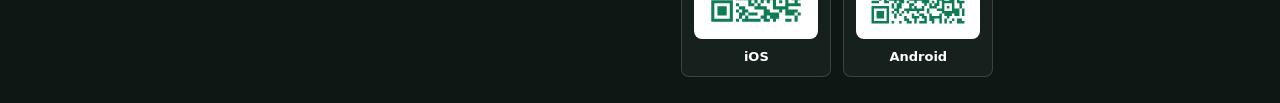
==== commit ae59abef: "feat: add landing news section" ====
--- a/index.html
+++ b/index.html
@@ -45,6 +45,7 @@
       <a href="#passenger">Khách hàng</a>
       <a href="#driver">Tài xế</a>
       <a href="#how-it-works">Cách hoạt động</a>
+      <a href="#news">Tin tức</a>
       <a href="#contact">Liên hệ</a>
     </nav>
     <div class="header-actions">
@@ -239,6 +240,33 @@
       </div>
     </section>
 
+    <section class="section news-section" id="news" aria-labelledby="news-title">
+      <div class="section-heading">
+        <p class="eyebrow">Tin tức xe ghép</p>
+        <h2 id="news-title">Cập nhật thị trường và dịch vụ Xe Ghép Việt</h2>
+        <p>
+          Những bài viết mới nhất về nhu cầu di chuyển liên tỉnh, kinh nghiệm
+          đi xe ghép và các cập nhật dành cho hành khách, tài xế.
+        </p>
+      </div>
+      <div
+        class="news-filter"
+        data-news-filter
+        data-all-label="Tất cả loại tin"
+        aria-label="Lọc tin tức theo thể loại"
+      ></div>
+      <div class="news-grid" data-news-list data-empty-message="Chưa có tin tức phù hợp để hiển thị.">
+        <article class="news-card news-card-placeholder">
+          <div class="news-image-placeholder" aria-hidden="true"></div>
+          <div class="news-card-body">
+            <span class="news-tag">Xe Ghép Việt</span>
+            <h3>Đang tải tin tức...</h3>
+            <p>Các cập nhật mới sẽ được hiển thị tại đây.</p>
+          </div>
+        </article>
+      </div>
+    </section>
+
     <section class="cta-section" id="contact">
       <div>
         <p class="eyebrow">Kết nối ngay</p>
@@ -263,9 +291,20 @@
         </label>
         <label>
           Bạn là
-          <select name="role">
+          <select name="role" data-role-select>
             <option value="customer">Khách hàng</option>
             <option value="driver">Tài xế</option>
+          </select>
+        </label>
+        <label data-driver-field hidden>
+          Hợp tác xã
+          <input type="text" name="cooperative" placeholder="Tên hợp tác xã" disabled />
+        </label>
+        <label data-driver-field hidden>
+          Màu biển số xe
+          <select name="licensePlateColor" disabled>
+            <option value="white">Trắng</option>
+            <option value="yellow">Vàng</option>
           </select>
         </label>
         <button type="submit">Gửi thông tin</button>
@@ -280,7 +319,7 @@
       <p>Cơ sở 1: 161 Xuân La, Tây Hồ, Hà Nội, Việt Nam</p>
       <p>Cơ sở 2: Số 7, TT4-D2, Bắc Linh Đàm, P. Định Công, Hà Nội</p>
       <p>Hotline: <a href="tel:0975219880">0975219880/0377903088</a></p>
-      <p>Fanpage: <a href="https://www.facebook.com/profile.php?id=61591874402184" target="_blank" rel="noopener">Xe Ghép Việt</a></p>
+      <p>Fanpage: <a href="https://web.facebook.com/XEGHEPVIETOFFICAL/" target="_blank" rel="noopener">Xe Ghép Việt</a></p>
     </div>
     <div class="footer-qr">
       <div class="footer-qr-heading">
--- a/styles.css
+++ b/styles.css
@@ -504,6 +504,122 @@
   box-shadow: 0 14px 30px rgba(0, 0, 0, 0.16);
 }
 
+.news-section {
+  background: #f7fbf8;
+}
+
+.news-section .section-heading p:not(.eyebrow) {
+  max-width: 760px;
+  color: var(--muted);
+  line-height: 1.7;
+}
+
+.news-grid {
+  display: grid;
+  grid-template-columns: repeat(3, minmax(0, 1fr));
+  gap: 16px;
+}
+
+.news-filter {
+  display: flex;
+  flex-wrap: wrap;
+  gap: 10px;
+  margin: -10px 0 22px;
+}
+
+.news-filter-button {
+  min-height: 38px;
+  padding: 0 14px;
+  border: 1px solid var(--line);
+  border-radius: 8px;
+  color: var(--ink);
+  background: #fff;
+  font: inherit;
+  font-size: 13px;
+  font-weight: 900;
+  cursor: pointer;
+}
+
+.news-filter-button.active {
+  color: #fff;
+  border-color: var(--tag-color, var(--green));
+  background: var(--tag-color, var(--green));
+}
+
+.news-card {
+  overflow: hidden;
+  border: 1px solid var(--line);
+  border-radius: 8px;
+  background: var(--surface);
+  box-shadow: 0 12px 34px rgba(21, 33, 28, 0.07);
+}
+
+.news-image,
+.news-image-placeholder {
+  width: 100%;
+  aspect-ratio: 1.42;
+  object-fit: cover;
+  background:
+    linear-gradient(135deg, rgba(15, 124, 85, 0.16), rgba(40, 83, 107, 0.16)),
+    #eef4ef;
+}
+
+.news-card-body {
+  display: grid;
+  gap: 12px;
+  padding: 18px;
+}
+
+.news-meta {
+  display: flex;
+  align-items: center;
+  justify-content: space-between;
+  gap: 12px;
+}
+
+.news-tag {
+  display: inline-flex;
+  align-items: center;
+  min-height: 28px;
+  padding: 0 10px;
+  border-radius: 8px;
+  color: #fff;
+  background: var(--tag-color, var(--green));
+  font-size: 11px;
+  font-weight: 900;
+  line-height: 1;
+  text-transform: uppercase;
+}
+
+.news-meta time,
+.news-language-note {
+  color: var(--muted);
+  font-size: 12px;
+  font-weight: 800;
+}
+
+.news-card h3 {
+  margin: 0;
+  font-size: 21px;
+  line-height: 1.24;
+}
+
+.news-card p {
+  margin: 0;
+  color: var(--muted);
+  line-height: 1.65;
+}
+
+.news-empty {
+  grid-column: 1 / -1;
+  margin: 0;
+  padding: 22px;
+  border: 1px solid var(--line);
+  border-radius: 8px;
+  color: var(--muted);
+  background: var(--surface);
+}
+
 .cta-section {
   padding: 86px clamp(18px, 5vw, 72px);
 }
@@ -520,6 +636,10 @@
   color: var(--ink);
   font-size: 13px;
   font-weight: 800;
+}
+
+.lead-form [hidden] {
+  display: none;
 }
 
 .lead-form input,
@@ -729,6 +849,7 @@
 
   .hero-stats,
   .feature-grid,
+  .news-grid,
   .process-grid,
   .split-section,
   .app-section,
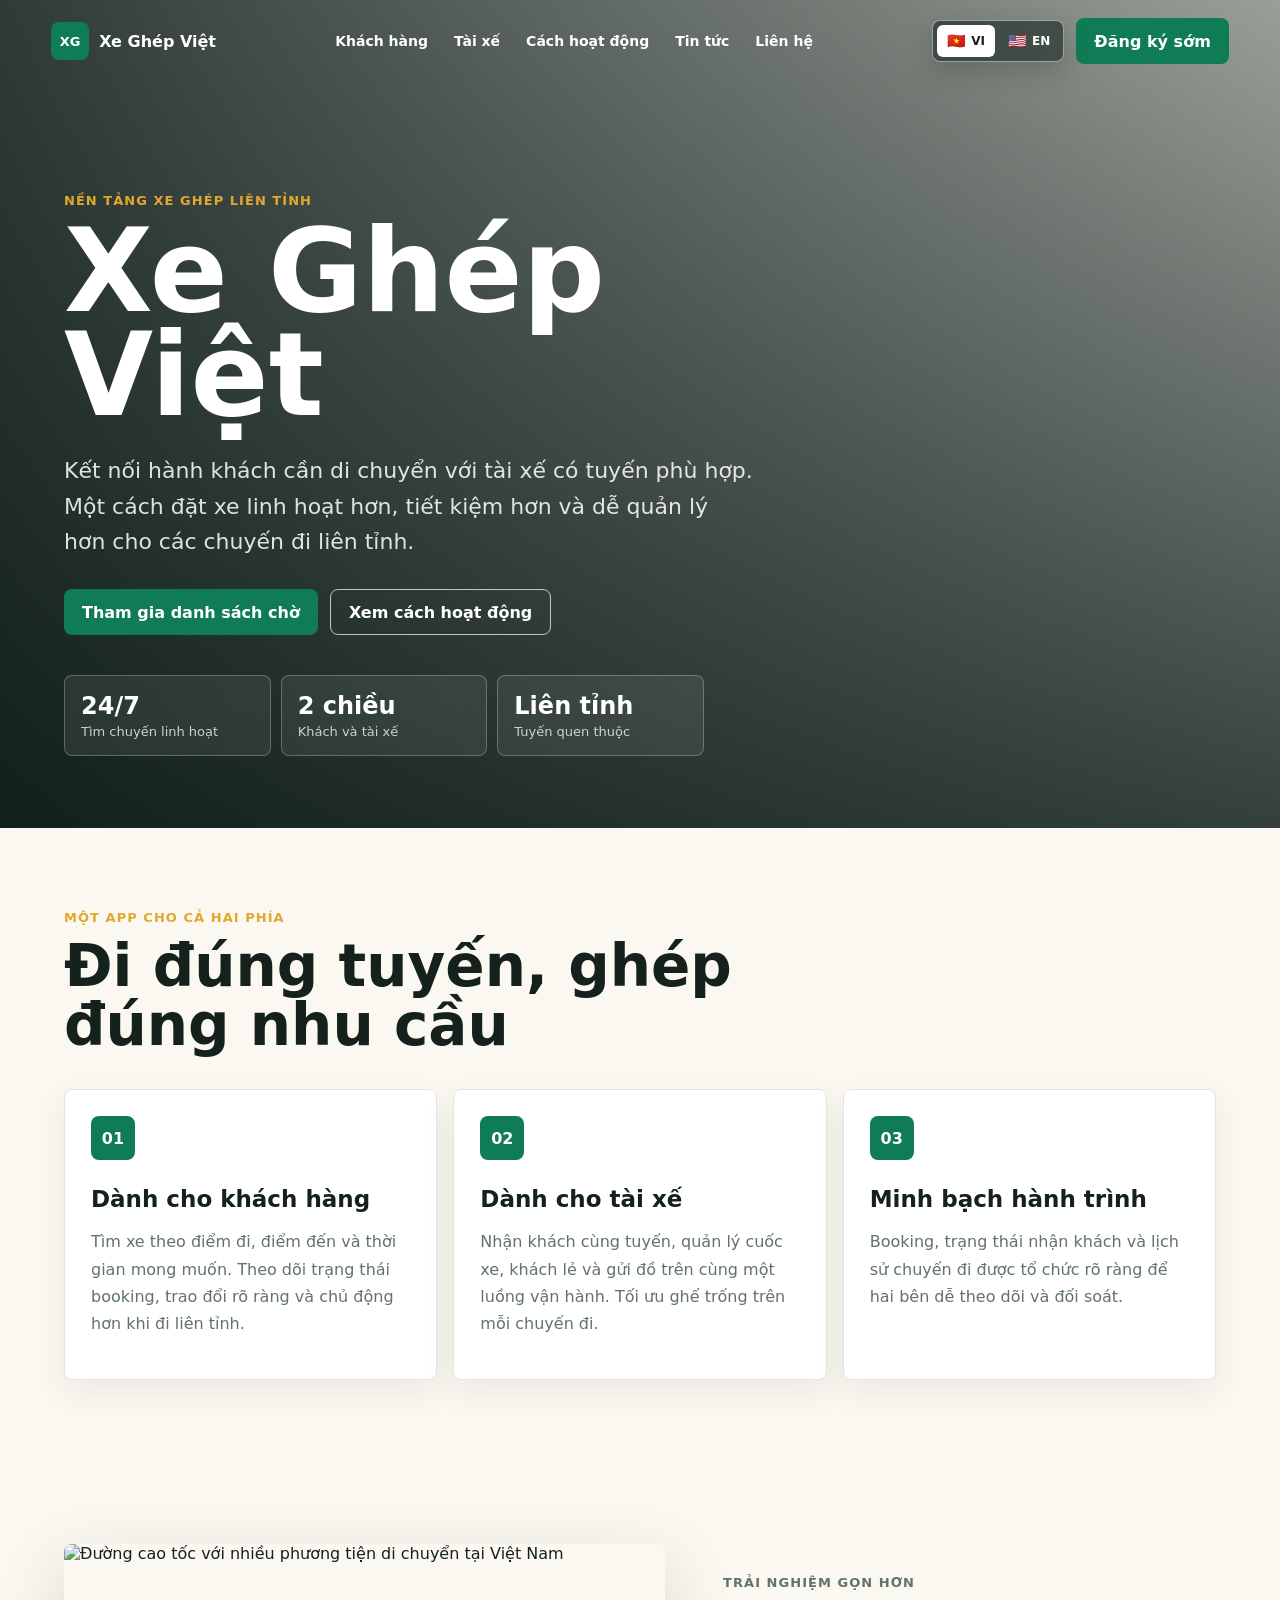
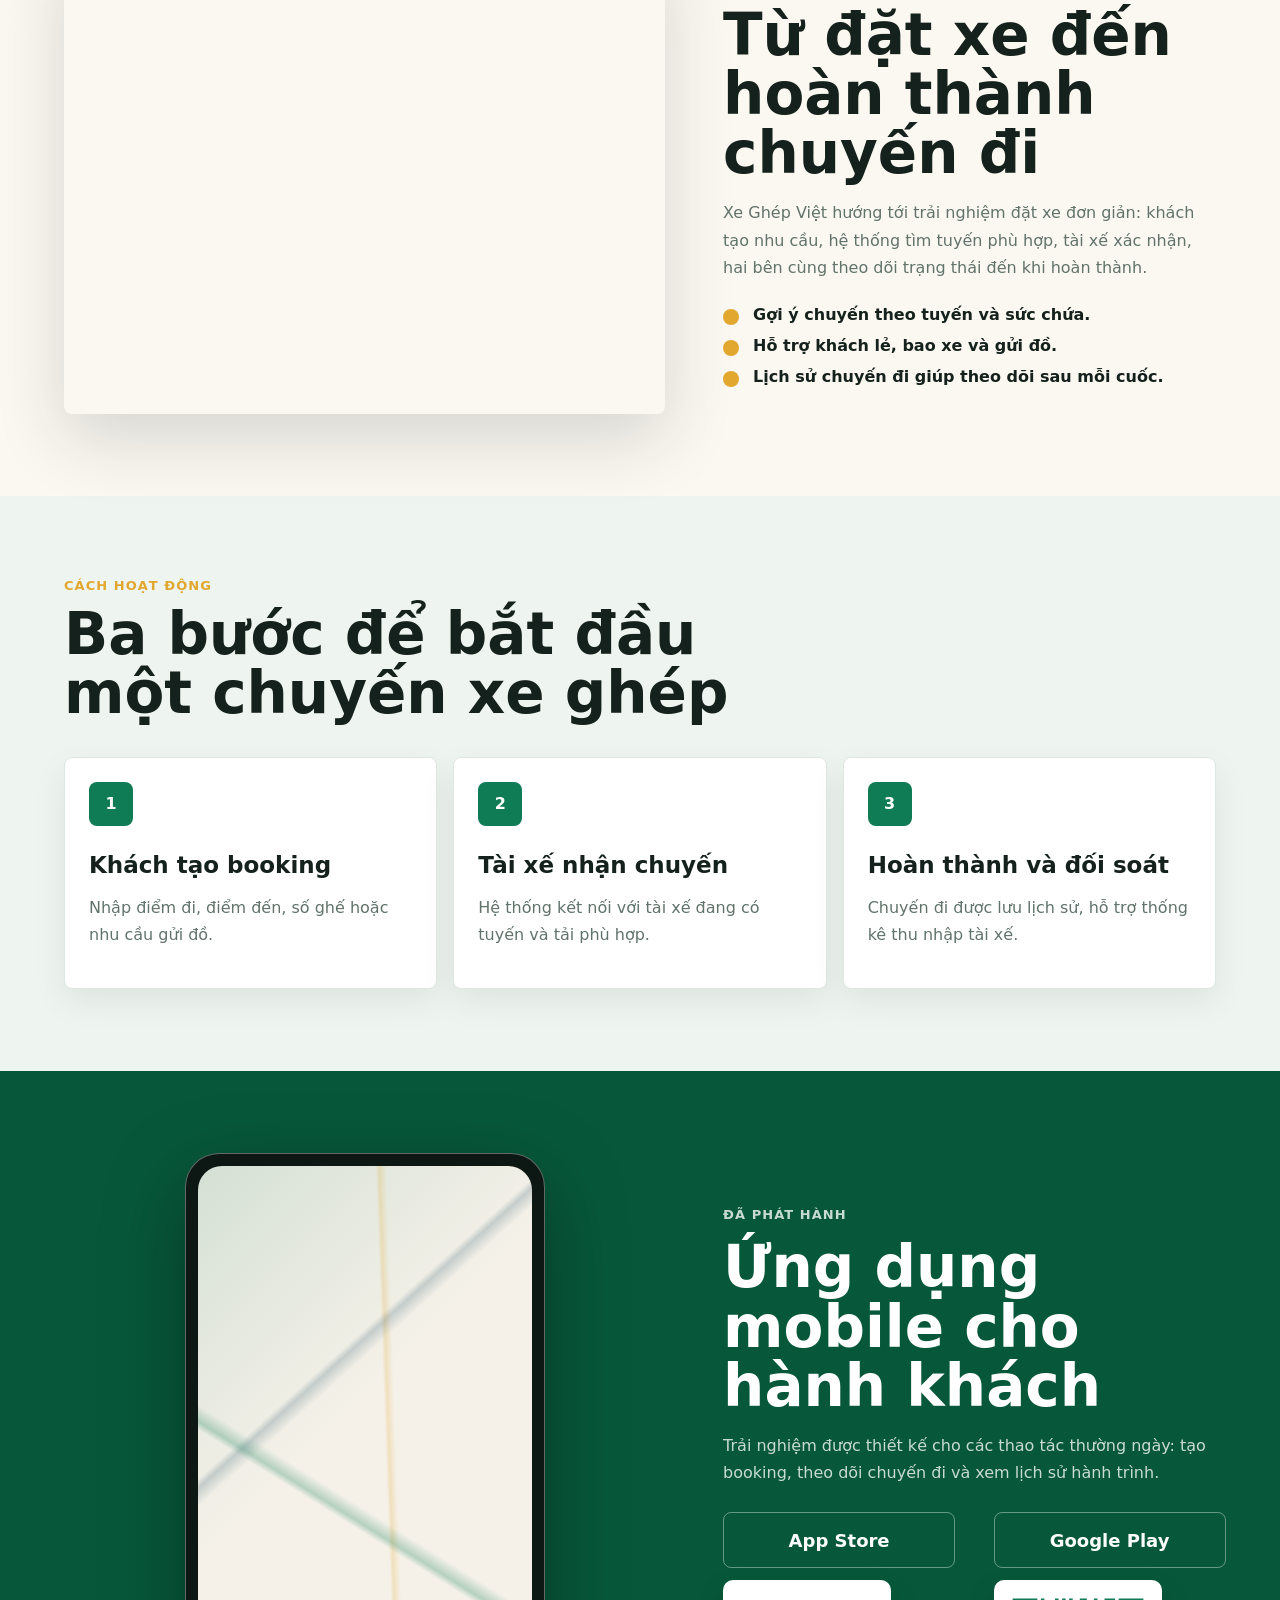
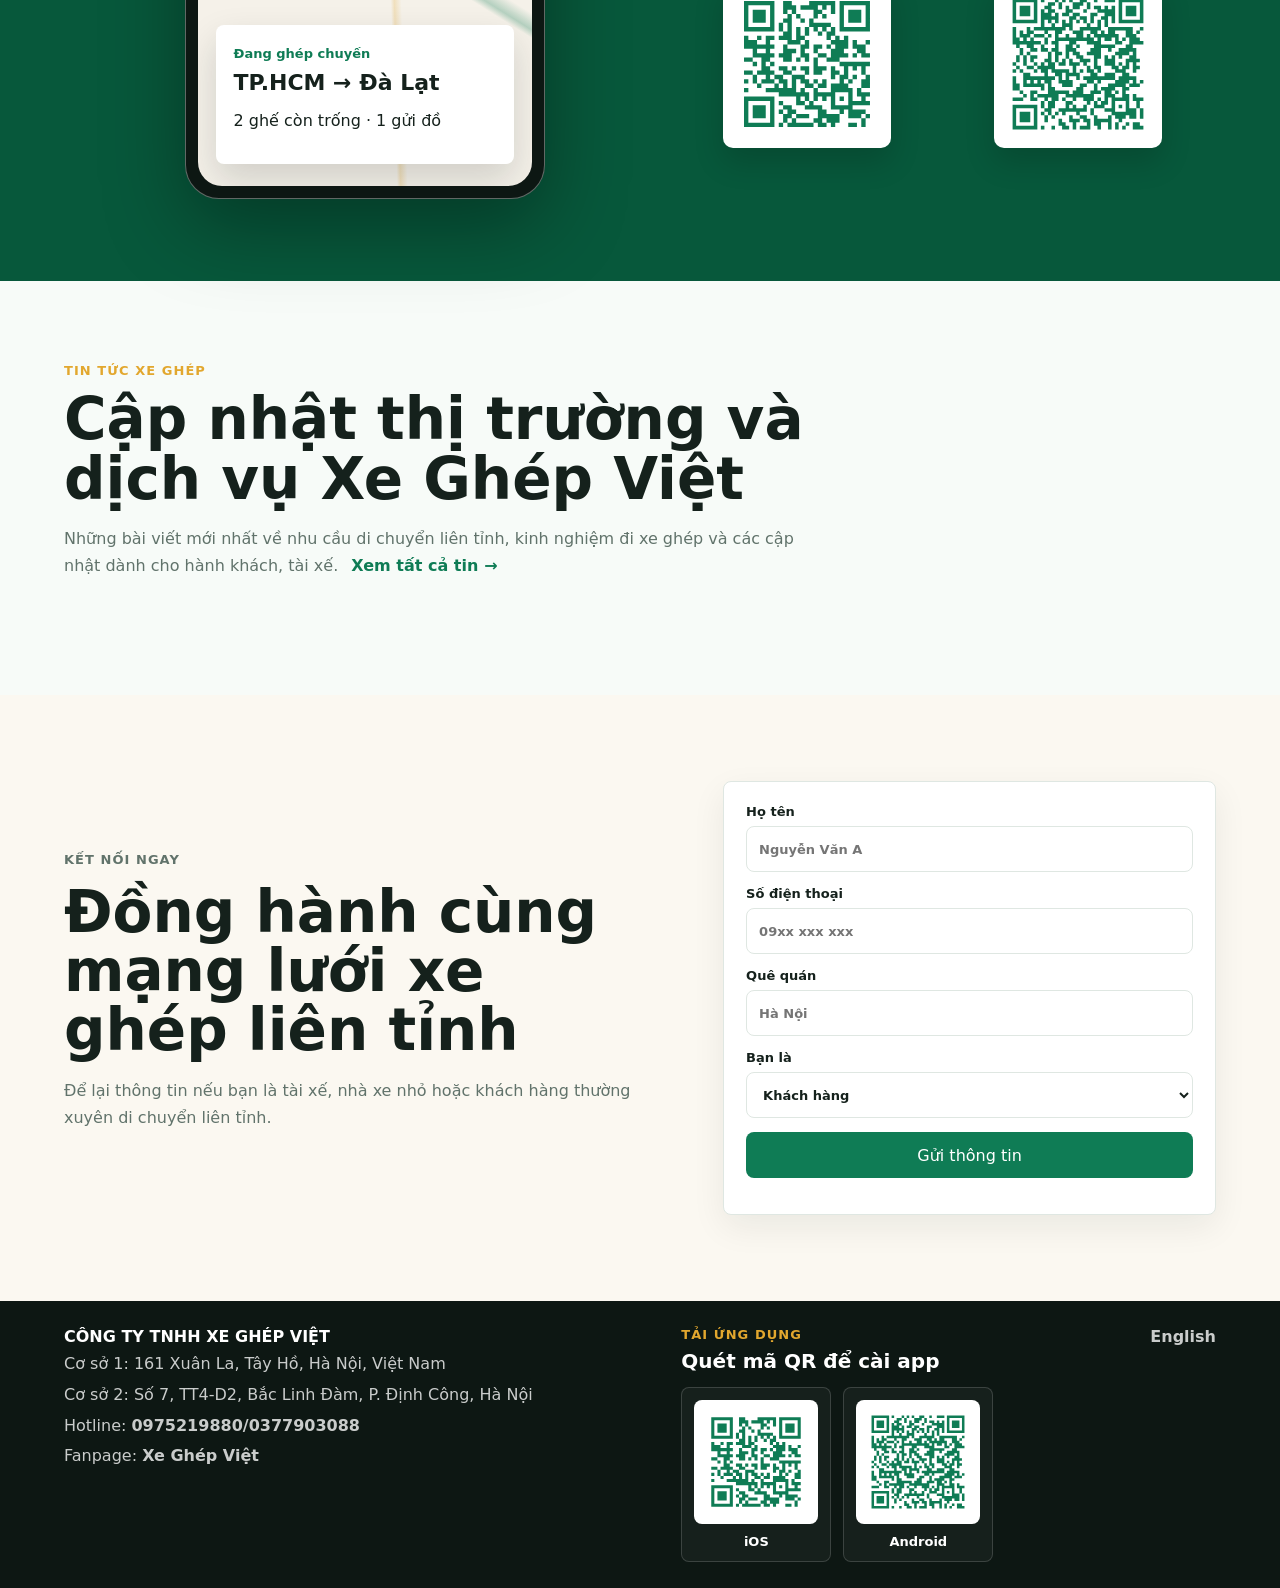
==== commit a832cc24: "feat: split landing news list and detail pages" ====
--- a/index.html
+++ b/index.html
@@ -247,23 +247,8 @@
         <p>
           Những bài viết mới nhất về nhu cầu di chuyển liên tỉnh, kinh nghiệm
           đi xe ghép và các cập nhật dành cho hành khách, tài xế.
-        </p>
-      </div>
-      <div
-        class="news-filter"
-        data-news-filter
-        data-all-label="Tất cả loại tin"
-        aria-label="Lọc tin tức theo thể loại"
-      ></div>
-      <div class="news-grid" data-news-list data-empty-message="Chưa có tin tức phù hợp để hiển thị.">
-        <article class="news-card news-card-placeholder">
-          <div class="news-image-placeholder" aria-hidden="true"></div>
-          <div class="news-card-body">
-            <span class="news-tag">Xe Ghép Việt</span>
-            <h3>Đang tải tin tức...</h3>
-            <p>Các cập nhật mới sẽ được hiển thị tại đây.</p>
-          </div>
-        </article>
+          <a class="inline-news-link" href="news.html">Xem tất cả tin</a>
+        </p>
       </div>
     </section>
 
--- a/styles.css
+++ b/styles.css
@@ -514,6 +514,20 @@
   line-height: 1.7;
 }
 
+.inline-news-link {
+  display: inline-flex;
+  align-items: center;
+  margin-left: 8px;
+  color: var(--green);
+  font-weight: 900;
+  white-space: nowrap;
+}
+
+.inline-news-link::after {
+  content: "→";
+  margin-left: 6px;
+}
+
 .news-grid {
   display: grid;
   grid-template-columns: repeat(3, minmax(0, 1fr));
@@ -620,6 +634,154 @@
   background: var(--surface);
 }
 
+.news-page-header {
+  color: var(--ink);
+  background: rgba(251, 248, 241, 0.96);
+  box-shadow: 0 10px 30px rgba(21, 33, 28, 0.1);
+  backdrop-filter: blur(16px);
+}
+
+.news-list-page,
+.news-detail-page {
+  min-height: 100vh;
+  padding-top: 92px;
+  background: #fbfcfa;
+}
+
+.news-list-hero {
+  display: grid;
+  gap: 16px;
+  max-width: 1120px;
+  margin: 0 auto;
+  padding: 48px clamp(18px, 5vw, 42px) 22px;
+}
+
+.back-link {
+  color: var(--green);
+  font-weight: 900;
+}
+
+.news-list-hero h1,
+.news-detail h1 {
+  margin: 0;
+  color: var(--ink);
+  font-size: clamp(40px, 6vw, 72px);
+  line-height: 1.02;
+  letter-spacing: 0;
+}
+
+.news-list-hero p,
+.news-detail-meta {
+  margin: 0;
+  color: var(--muted);
+  font-weight: 800;
+}
+
+.news-filter-compact {
+  margin: 8px 0 0;
+}
+
+.news-list-container {
+  max-width: 1120px;
+  margin: 0 auto;
+  padding: 0 clamp(18px, 5vw, 42px) 80px;
+}
+
+.news-list {
+  display: grid;
+  gap: 14px;
+}
+
+.news-list-item {
+  display: grid;
+  grid-template-columns: 230px minmax(0, 1fr);
+  grid-template-areas:
+    "thumb tag"
+    "thumb title"
+    "thumb summary"
+    "thumb meta";
+  column-gap: 22px;
+  row-gap: 8px;
+  padding: 14px;
+  border: 1px solid var(--line);
+  border-radius: 8px;
+  background: var(--surface);
+  box-shadow: 0 10px 30px rgba(21, 33, 28, 0.06);
+}
+
+.news-list-thumb {
+  grid-area: thumb;
+  width: 100%;
+  height: 150px;
+  border-radius: 8px;
+  object-fit: cover;
+}
+
+.news-list-item .news-tag {
+  grid-area: tag;
+  justify-self: start;
+}
+
+.news-list-item h2 {
+  grid-area: title;
+  margin: 0;
+  font-size: 25px;
+  line-height: 1.16;
+  letter-spacing: 0;
+}
+
+.news-list-item p {
+  grid-area: summary;
+  margin: 0;
+  color: var(--muted);
+  line-height: 1.55;
+}
+
+.news-list-meta {
+  grid-area: meta;
+  display: inline-flex;
+  gap: 8px;
+  color: var(--muted);
+  font-size: 14px;
+  font-weight: 800;
+}
+
+.news-detail {
+  max-width: 980px;
+  margin: 0 auto;
+  padding: 36px clamp(18px, 5vw, 42px) 90px;
+}
+
+.news-detail-image {
+  width: 100%;
+  max-height: 520px;
+  margin: 24px 0;
+  border-radius: 8px;
+  object-fit: cover;
+  box-shadow: var(--shadow);
+}
+
+.news-detail-kicker {
+  margin: 8px 0 18px;
+}
+
+.news-detail-meta {
+  display: inline-flex;
+  gap: 9px;
+  margin-top: 18px;
+}
+
+.news-detail-content {
+  margin-top: 34px;
+  color: #4c5c55;
+  font-size: clamp(19px, 2.2vw, 28px);
+  line-height: 1.9;
+}
+
+.news-detail-content p {
+  margin: 0 0 28px;
+}
+
 .cta-section {
   padding: 86px clamp(18px, 5vw, 72px);
 }
@@ -880,6 +1042,19 @@
   .qr-grid {
     grid-template-columns: 1fr 1fr;
   }
+
+  .news-list-item {
+    grid-template-columns: 150px minmax(0, 1fr);
+    column-gap: 16px;
+  }
+
+  .news-list-thumb {
+    height: 126px;
+  }
+
+  .news-list-item h2 {
+    font-size: 20px;
+  }
 }
 
 @media (max-width: 520px) {
@@ -923,4 +1098,51 @@
     width: 112px;
     height: 112px;
   }
-}
+
+  .news-list-page,
+  .news-detail-page {
+    padding-top: 76px;
+  }
+
+  .news-list-hero {
+    padding-top: 28px;
+  }
+
+  .news-list-item {
+    grid-template-columns: 112px minmax(0, 1fr);
+    grid-template-areas:
+      "thumb tag"
+      "thumb title"
+      "thumb summary"
+      "thumb meta";
+    padding: 10px;
+    column-gap: 12px;
+  }
+
+  .news-list-thumb {
+    height: 112px;
+  }
+
+  .news-list-item h2 {
+    display: -webkit-box;
+    overflow: hidden;
+    font-size: 18px;
+    -webkit-box-orient: vertical;
+    -webkit-line-clamp: 2;
+  }
+
+  .news-list-item p {
+    display: -webkit-box;
+    overflow: hidden;
+    -webkit-box-orient: vertical;
+    -webkit-line-clamp: 2;
+  }
+
+  .news-list-meta {
+    font-size: 12px;
+  }
+
+  .news-detail-content {
+    font-size: 20px;
+  }
+}
